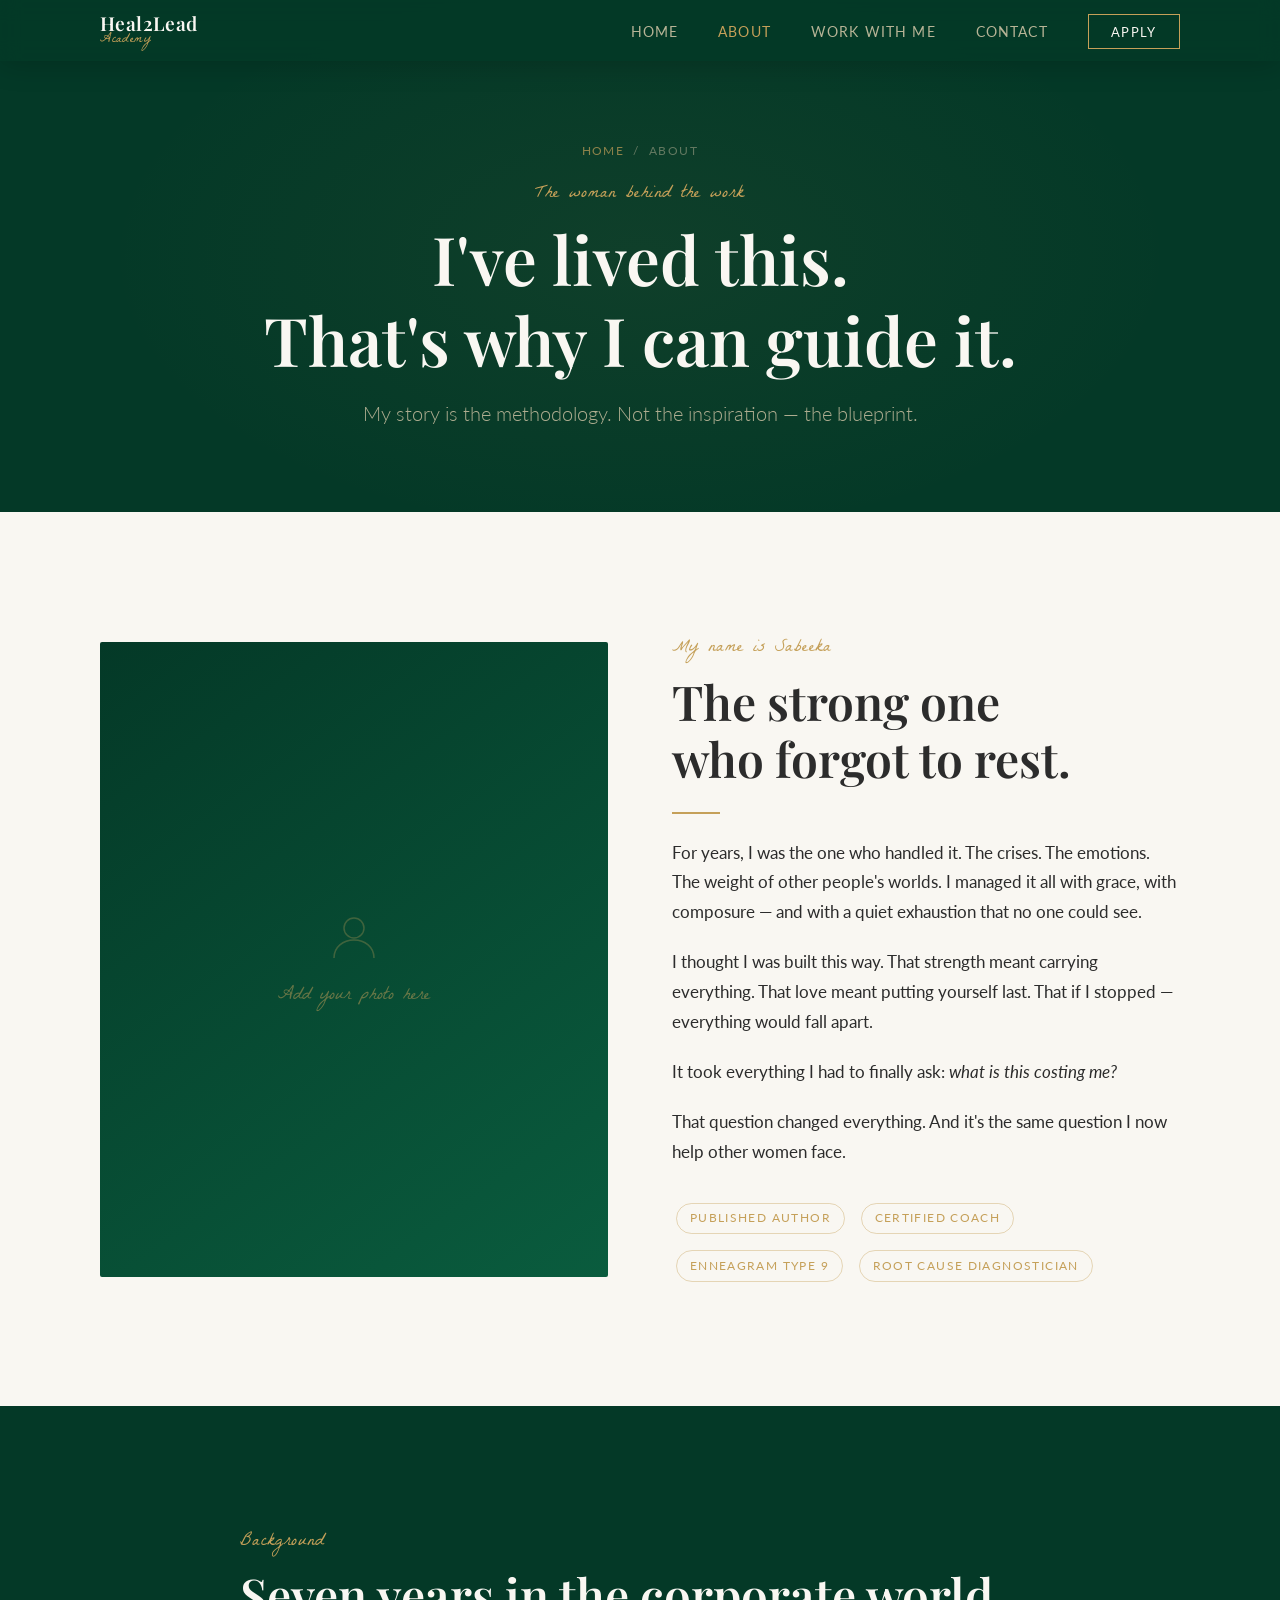
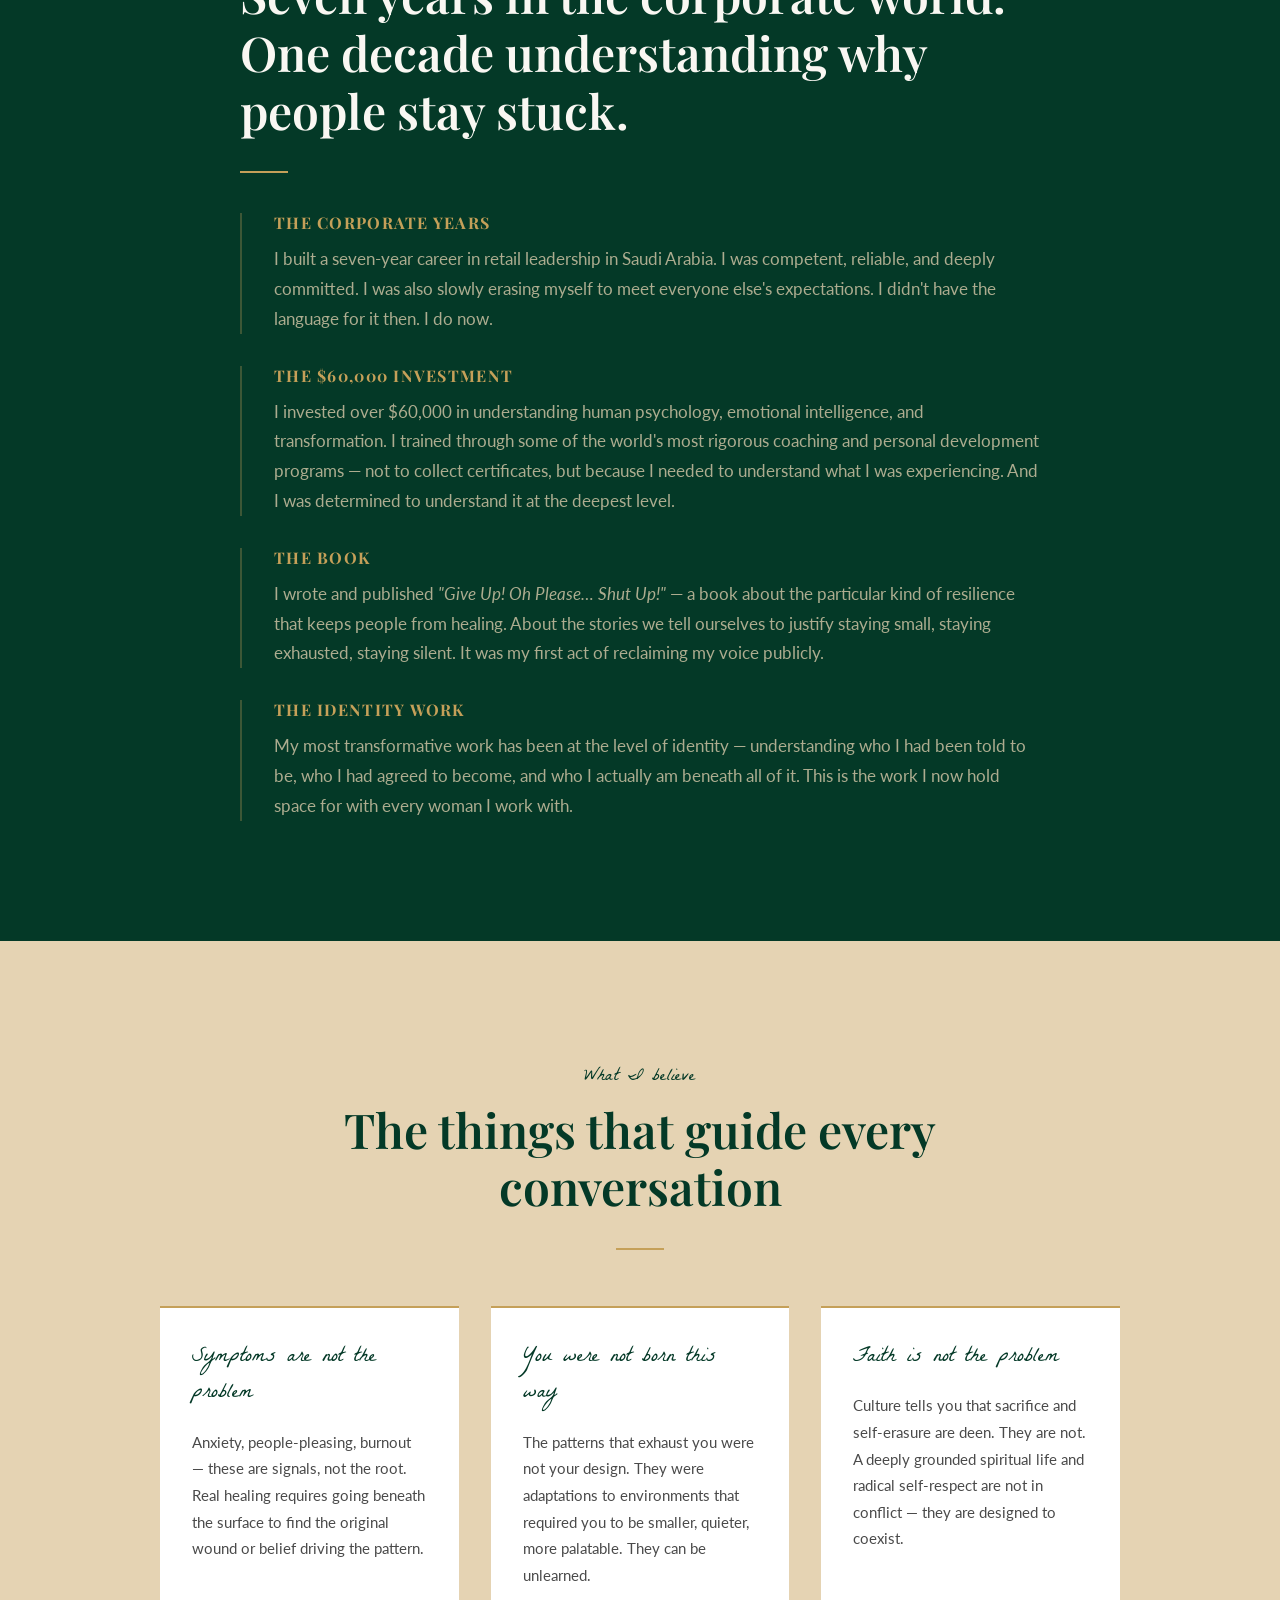
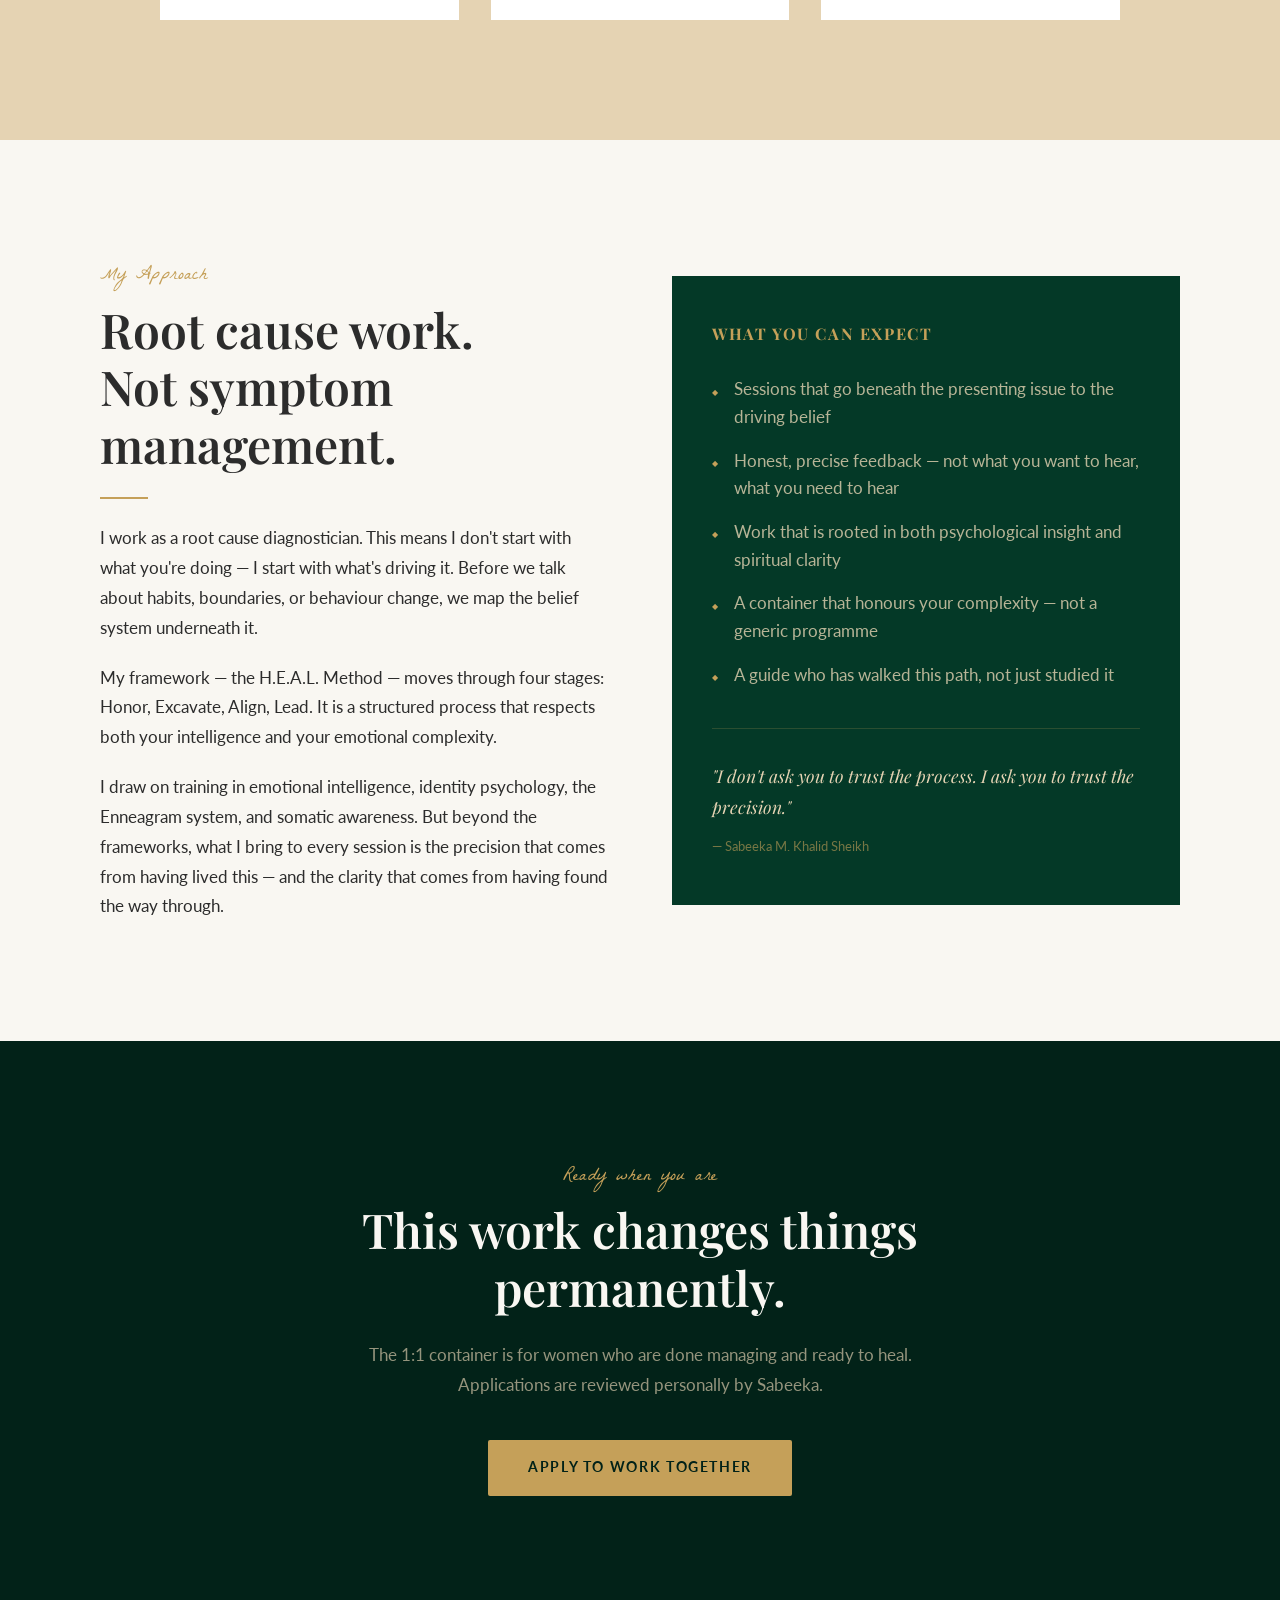
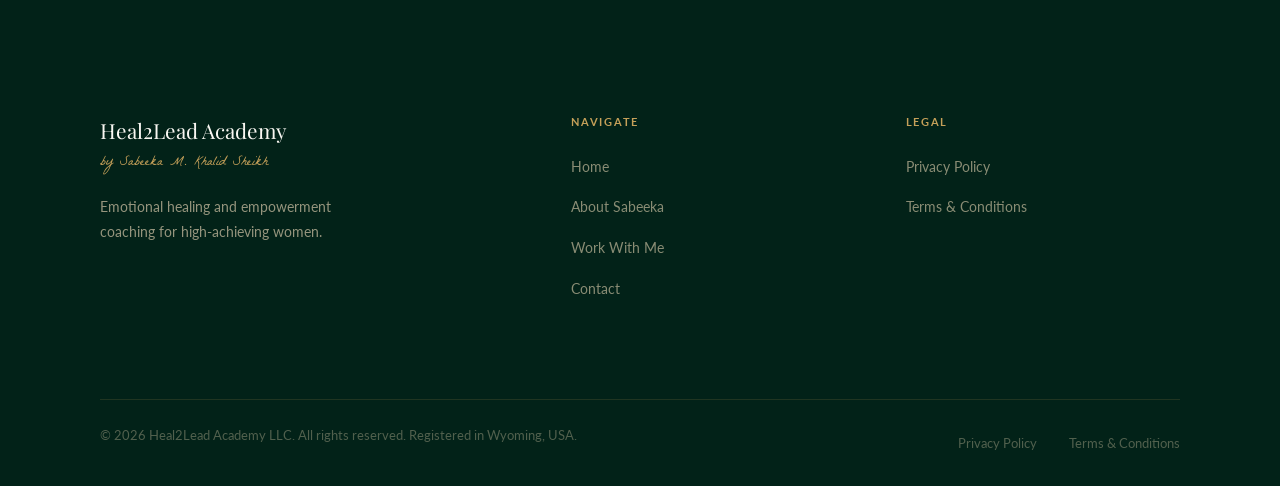
==== about.html @ 6beb3a50 "Initial commit - Heal2Lead Academy website" ====
<!DOCTYPE html>
<html lang="en">
<head>
  <meta charset="UTF-8">
  <meta name="viewport" content="width=device-width, initial-scale=1.0">
  <meta name="description" content="About Sabeeka M. Khalid Sheikh — published author, certified empowerment coach, and founder of Heal2Lead Academy. She's lived the Hidden Backbone Woman pattern. That's why she can guide it.">
  <meta name="author" content="Sabeeka M. Khalid Sheikh">
  <title>About Sabeeka — Heal2Lead Academy</title>
  <link rel="stylesheet" href="styles.css">
</head>
<body>

<!-- ══════════════════ NAV ══════════════════ -->
<nav class="nav scrolled" id="navbar">
  <div class="container">
    <div class="nav__inner">
      <a href="index.html" class="nav__logo">
        <span class="nav__logo-main">Heal2Lead</span>
        <span class="nav__logo-sub">Academy</span>
      </a>
      <ul class="nav__links" id="navLinks">
        <li><a href="index.html">Home</a></li>
        <li><a href="about.html" class="active">About</a></li>
        <li><a href="work-with-me.html">Work With Me</a></li>
        <li><a href="contact.html">Contact</a></li>
        <li><a href="work-with-me.html#apply" class="nav__cta">Apply</a></li>
      </ul>
      <div class="nav__mobile-toggle" id="mobileToggle"><span></span><span></span><span></span></div>
    </div>
  </div>
</nav>

<!-- ══════════════════ PAGE HERO ══════════════════ -->
<section class="page-hero">
  <div class="container">
    <div class="page-hero__content">
      <p class="breadcrumb"><a href="index.html">Home</a> &nbsp;/&nbsp; About</p>
      <span class="eyebrow">The woman behind the work</span>
      <h1>I've lived this.<br>That's why I can guide it.</h1>
      <p class="lead" style="margin-top: 1rem;">
        My story is the methodology. Not the inspiration — the blueprint.
      </p>
    </div>
  </div>
</section>

<!-- ══════════════════ INTRO ══════════════════ -->
<section class="section bg-ivory">
  <div class="container">
    <div class="grid-2">
      <div class="about-photo reveal">
        <div class="about-photo-placeholder" style="aspect-ratio: 4/5; min-height: 400px;">
          <svg width="60" height="60" viewBox="0 0 60 60" fill="none" style="opacity:0.3;">
            <circle cx="30" cy="22" r="10" stroke="#c5a059" stroke-width="1.5"/>
            <path d="M10 52c0-11 9-18 20-18s20 7 20 18" stroke="#c5a059" stroke-width="1.5" fill="none"/>
          </svg>
          <span>Add your photo here</span>
        </div>
      </div>
      <div class="reveal reveal-delay-2">
        <span class="eyebrow">My name is Sabeeka</span>
        <h2 style="margin-bottom: 1.5rem;">The strong one<br>who forgot to rest.</h2>
        <div class="divider"></div>
        <p style="margin-top: 1.5rem;">
          For years, I was the one who handled it. The crises. The emotions. The weight of other
          people's worlds. I managed it all with grace, with composure — and with a quiet exhaustion
          that no one could see.
        </p>
        <p>
          I thought I was built this way. That strength meant carrying everything. That love meant
          putting yourself last. That if I stopped — everything would fall apart.
        </p>
        <p>
          It took everything I had to finally ask: <em>what is this costing me?</em>
        </p>
        <p>
          That question changed everything. And it's the same question I now help other women face.
        </p>
        <div style="margin-top: 2rem; display: flex; flex-wrap: wrap; gap: 0.5rem;">
          <span class="tag">Published Author</span>
          <span class="tag">Certified Coach</span>
          <span class="tag">Enneagram Type 9</span>
          <span class="tag">Root Cause Diagnostician</span>
        </div>
      </div>
    </div>
  </div>
</section>

<!-- ══════════════════ BACKGROUND ══════════════════ -->
<section class="section bg-green">
  <div class="container">
    <div style="max-width: 800px; margin: 0 auto;">
      <span class="eyebrow reveal">Background</span>
      <h2 style="color: var(--ivory); margin-bottom: 2rem;" class="reveal reveal-delay-1">
        Seven years in the corporate world.<br>One decade understanding why people stay stuck.
      </h2>
      <div class="divider reveal reveal-delay-2"></div>
      <div style="margin-top: 2.5rem; display: grid; gap: 2rem;">

        <div class="reveal" style="border-left: 2px solid rgba(197,160,89,0.3); padding-left: 2rem;">
          <h3 style="color: var(--gold); font-size: 1rem; font-weight: 700; letter-spacing: 0.08em; text-transform: uppercase; margin-bottom: 0.75rem;">The Corporate Years</h3>
          <p style="color: rgba(229,211,179,0.75); margin-bottom: 0;">
            I built a seven-year career in retail leadership in Saudi Arabia. I was competent, reliable,
            and deeply committed. I was also slowly erasing myself to meet everyone else's expectations.
            I didn't have the language for it then. I do now.
          </p>
        </div>

        <div class="reveal reveal-delay-1" style="border-left: 2px solid rgba(197,160,89,0.3); padding-left: 2rem;">
          <h3 style="color: var(--gold); font-size: 1rem; font-weight: 700; letter-spacing: 0.08em; text-transform: uppercase; margin-bottom: 0.75rem;">The $60,000 Investment</h3>
          <p style="color: rgba(229,211,179,0.75); margin-bottom: 0;">
            I invested over $60,000 in understanding human psychology, emotional intelligence, and
            transformation. I trained through some of the world's most rigorous coaching and personal
            development programs — not to collect certificates, but because I needed to understand
            what I was experiencing. And I was determined to understand it at the deepest level.
          </p>
        </div>

        <div class="reveal reveal-delay-2" style="border-left: 2px solid rgba(197,160,89,0.3); padding-left: 2rem;">
          <h3 style="color: var(--gold); font-size: 1rem; font-weight: 700; letter-spacing: 0.08em; text-transform: uppercase; margin-bottom: 0.75rem;">The Book</h3>
          <p style="color: rgba(229,211,179,0.75); margin-bottom: 0;">
            I wrote and published <em>"Give Up! Oh Please… Shut Up!"</em> — a book about the
            particular kind of resilience that keeps people from healing. About the stories we tell
            ourselves to justify staying small, staying exhausted, staying silent. It was my first
            act of reclaiming my voice publicly.
          </p>
        </div>

        <div class="reveal reveal-delay-3" style="border-left: 2px solid rgba(197,160,89,0.3); padding-left: 2rem;">
          <h3 style="color: var(--gold); font-size: 1rem; font-weight: 700; letter-spacing: 0.08em; text-transform: uppercase; margin-bottom: 0.75rem;">The Identity Work</h3>
          <p style="color: rgba(229,211,179,0.75); margin-bottom: 0;">
            My most transformative work has been at the level of identity — understanding who I had
            been told to be, who I had agreed to become, and who I actually am beneath all of it.
            This is the work I now hold space for with every woman I work with.
          </p>
        </div>
      </div>
    </div>
  </div>
</section>

<!-- ══════════════════ BELIEFS ══════════════════ -->
<section class="section bg-cream">
  <div class="container">
    <div style="max-width: 780px; margin: 0 auto; text-align: center;">
      <span class="eyebrow reveal" style="color: var(--green);">What I believe</span>
      <h2 class="reveal reveal-delay-1" style="color: var(--green); margin-bottom: 2rem;">
        The things that guide every conversation
      </h2>
      <div class="divider divider--center reveal reveal-delay-2"></div>
    </div>
    <div class="grid-3" style="margin-top: 3.5rem; max-width: 960px; margin-left: auto; margin-right: auto;">
      <div class="reveal" style="padding: 2rem; background: var(--white); border-top: 2px solid var(--gold);">
        <div style="font-family: var(--font-accent); font-size: 1.3rem; color: var(--green); margin-bottom: 1rem;">Symptoms are not the problem</div>
        <p style="color: var(--charcoal-mid); font-size: 0.95rem; margin: 0;">
          Anxiety, people-pleasing, burnout — these are signals, not the root. Real healing requires
          going beneath the surface to find the original wound or belief driving the pattern.
        </p>
      </div>
      <div class="reveal reveal-delay-1" style="padding: 2rem; background: var(--white); border-top: 2px solid var(--gold);">
        <div style="font-family: var(--font-accent); font-size: 1.3rem; color: var(--green); margin-bottom: 1rem;">You were not born this way</div>
        <p style="color: var(--charcoal-mid); font-size: 0.95rem; margin: 0;">
          The patterns that exhaust you were not your design. They were adaptations to environments
          that required you to be smaller, quieter, more palatable. They can be unlearned.
        </p>
      </div>
      <div class="reveal reveal-delay-2" style="padding: 2rem; background: var(--white); border-top: 2px solid var(--gold);">
        <div style="font-family: var(--font-accent); font-size: 1.3rem; color: var(--green); margin-bottom: 1rem;">Faith is not the problem</div>
        <p style="color: var(--charcoal-mid); font-size: 0.95rem; margin: 0;">
          Culture tells you that sacrifice and self-erasure are deen. They are not. A deeply
          grounded spiritual life and radical self-respect are not in conflict — they are designed
          to coexist.
        </p>
      </div>
    </div>
  </div>
</section>

<!-- ══════════════════ MY APPROACH ══════════════════ -->
<section class="section bg-ivory">
  <div class="container">
    <div class="grid-2">
      <div class="reveal">
        <span class="eyebrow">My Approach</span>
        <h2 style="margin-bottom: 1.5rem;">Root cause work.<br>Not symptom management.</h2>
        <div class="divider"></div>
        <p style="margin-top: 1.5rem;">
          I work as a root cause diagnostician. This means I don't start with what you're doing
          — I start with what's driving it. Before we talk about habits, boundaries, or behaviour
          change, we map the belief system underneath it.
        </p>
        <p>
          My framework — the H.E.A.L. Method — moves through four stages: Honor, Excavate, Align,
          Lead. It is a structured process that respects both your intelligence and your emotional
          complexity.
        </p>
        <p>
          I draw on training in emotional intelligence, identity psychology, the Enneagram system,
          and somatic awareness. But beyond the frameworks, what I bring to every session is the
          precision that comes from having lived this — and the clarity that comes from having
          found the way through.
        </p>
      </div>
      <div class="reveal reveal-delay-2">
        <div style="background: var(--green); padding: 3rem 2.5rem; height: 100%;">
          <h3 style="color: var(--gold); font-size: 1rem; font-weight: 700; letter-spacing: 0.1em; text-transform: uppercase; margin-bottom: 2rem;">What you can expect</h3>
          <ul class="feature-list">
            <li style="color: rgba(229,211,179,0.8);">Sessions that go beneath the presenting issue to the driving belief</li>
            <li style="color: rgba(229,211,179,0.8);">Honest, precise feedback — not what you want to hear, what you need to hear</li>
            <li style="color: rgba(229,211,179,0.8);">Work that is rooted in both psychological insight and spiritual clarity</li>
            <li style="color: rgba(229,211,179,0.8);">A container that honours your complexity — not a generic programme</li>
            <li style="color: rgba(229,211,179,0.8);">A guide who has walked this path, not just studied it</li>
          </ul>
          <div style="margin-top: 2.5rem; padding-top: 2rem; border-top: 1px solid rgba(197,160,89,0.2);">
            <p style="font-family: var(--font-display); font-style: italic; color: var(--cream); font-size: 1.1rem; margin: 0;">
              "I don't ask you to trust the process. I ask you to trust the precision."
            </p>
            <p style="color: rgba(197,160,89,0.6); font-size: 0.8rem; margin-top: 0.75rem; margin-bottom: 0;">— Sabeeka M. Khalid Sheikh</p>
          </div>
        </div>
      </div>
    </div>
  </div>
</section>

<!-- ══════════════════ CTA ══════════════════ -->
<section class="section bg-green-deep" style="text-align: center;">
  <div class="container">
    <div style="max-width: 580px; margin: 0 auto;">
      <span class="eyebrow reveal">Ready when you are</span>
      <h2 style="color: var(--ivory); margin-bottom: 1.5rem;" class="reveal reveal-delay-1">
        This work changes things permanently.
      </h2>
      <p class="reveal reveal-delay-2" style="color: rgba(229,211,179,0.65); margin-bottom: 2.5rem;">
        The 1:1 container is for women who are done managing and ready to heal.
        Applications are reviewed personally by Sabeeka.
      </p>
      <div class="reveal reveal-delay-3">
        <a href="work-with-me.html#apply" class="btn btn--gold">Apply to Work Together</a>
      </div>
    </div>
  </div>
</section>

<!-- ══════════════════ FOOTER ══════════════════ -->
<footer>
  <div class="container">
    <div class="footer__grid">
      <div>
        <span class="footer__brand-name">Heal2Lead Academy</span>
        <span class="footer__brand-sub">by Sabeeka M. Khalid Sheikh</span>
        <p class="footer__tagline">Emotional healing and empowerment coaching for high-achieving women.</p>
      </div>
      <div>
        <div class="footer__heading">Navigate</div>
        <ul class="footer__links">
          <li><a href="index.html">Home</a></li>
          <li><a href="about.html">About Sabeeka</a></li>
          <li><a href="work-with-me.html">Work With Me</a></li>
          <li><a href="contact.html">Contact</a></li>
        </ul>
      </div>
      <div>
        <div class="footer__heading">Legal</div>
        <ul class="footer__links">
          <li><a href="privacy-policy.html">Privacy Policy</a></li>
          <li><a href="terms.html">Terms &amp; Conditions</a></li>
        </ul>
      </div>
    </div>
    <div class="footer__bottom">
      <p class="footer__legal">© 2026 Heal2Lead Academy LLC. All rights reserved. Registered in Wyoming, USA.</p>
      <div class="footer__legal-links">
        <a href="privacy-policy.html">Privacy Policy</a>
        <a href="terms.html">Terms &amp; Conditions</a>
      </div>
    </div>
  </div>
</footer>

<script>
  const toggle = document.getElementById('mobileToggle');
  const navLinks = document.getElementById('navLinks');
  toggle.addEventListener('click', () => navLinks.classList.toggle('open'));

  const reveals = document.querySelectorAll('.reveal');
  const observer = new IntersectionObserver((entries) => {
    entries.forEach(e => { if (e.isIntersecting) e.target.classList.add('visible'); });
  }, { threshold: 0.12 });
  reveals.forEach(r => observer.observe(r));
</script>
</body>
</html>
---- styles.css ----
@import url('https://fonts.googleapis.com/css2?family=Playfair+Display:ital,wght@0,400;0,500;0,600;0,700;1,400;1,500&family=Lato:wght@300;400;700&family=La+Belle+Aurore&display=swap');

/* ═══════════════════════════════════════════
   DESIGN TOKENS
═══════════════════════════════════════════ */
:root {
  --green:        #043927;
  --green-deep:   #022218;
  --green-mid:    #0a5c3e;
  --gold:         #c5a059;
  --gold-light:   #d4b87a;
  --cream:        #e5d3b3;
  --rose:         #a87b7b;
  --ivory:        #f9f7f2;
  --charcoal:     #2c2c2c;
  --charcoal-mid: #4a4a4a;
  --charcoal-light:#7a7a7a;
  --white:        #ffffff;

  --font-display: 'Playfair Display', Georgia, serif;
  --font-body:    'Lato', sans-serif;
  --font-accent:  'La Belle Aurore', cursive;

  --max-w:  1200px;
  --pad-xl: clamp(80px, 10vw, 120px);
  --pad-lg: clamp(60px, 8vw, 96px);
  --pad-md: clamp(40px, 5vw, 64px);
  --pad-sm: clamp(20px, 3vw, 32px);

  --radius: 2px;
  --transition: all 0.35s cubic-bezier(0.4, 0, 0.2, 1);
}

/* ═══════════════════════════════════════════
   RESET & BASE
═══════════════════════════════════════════ */
*, *::before, *::after { margin: 0; padding: 0; box-sizing: border-box; }

html { scroll-behavior: smooth; }

body {
  font-family: var(--font-body);
  font-size: 17px;
  line-height: 1.75;
  color: var(--charcoal);
  background: var(--ivory);
  -webkit-font-smoothing: antialiased;
  overflow-x: hidden;
}

img { display: block; max-width: 100%; }
a { text-decoration: none; color: inherit; }

/* ═══════════════════════════════════════════
   TYPOGRAPHY
═══════════════════════════════════════════ */
.eyebrow {
  font-family: var(--font-accent);
  font-size: 1.15rem;
  color: var(--gold);
  letter-spacing: 0.02em;
  display: block;
  margin-bottom: 0.5rem;
}

h1, h2, h3, h4 {
  font-family: var(--font-display);
  line-height: 1.2;
  font-weight: 600;
}

h1 { font-size: clamp(2.4rem, 5.5vw, 4.2rem); }
h2 { font-size: clamp(1.9rem, 3.8vw, 3rem); }
h3 { font-size: clamp(1.3rem, 2.5vw, 1.75rem); }
h4 { font-size: 1.1rem; font-weight: 700; letter-spacing: 0.08em; text-transform: uppercase; }

p { margin-bottom: 1.2em; }
p:last-child { margin-bottom: 0; }

.lead {
  font-size: clamp(1.05rem, 1.8vw, 1.25rem);
  font-weight: 300;
  line-height: 1.85;
  color: var(--charcoal-mid);
}

.italic-quote {
  font-family: var(--font-display);
  font-style: italic;
  font-size: clamp(1.15rem, 2.2vw, 1.5rem);
  line-height: 1.6;
  color: var(--charcoal);
}

/* ═══════════════════════════════════════════
   LAYOUT UTILITIES
═══════════════════════════════════════════ */
.container {
  max-width: var(--max-w);
  margin: 0 auto;
  padding: 0 clamp(20px, 5vw, 60px);
}

.section { padding: var(--pad-xl) 0; }
.section--md { padding: var(--pad-lg) 0; }
.section--sm { padding: var(--pad-md) 0; }

.text-center { text-align: center; }
.text-gold { color: var(--gold); }
.text-green { color: var(--green); }
.text-cream { color: var(--cream); }

.divider {
  width: 48px;
  height: 2px;
  background: var(--gold);
  margin: 1.5rem 0;
}
.divider--center { margin: 1.5rem auto; }

.grid-2 { display: grid; grid-template-columns: 1fr 1fr; gap: clamp(40px, 5vw, 80px); align-items: center; }
.grid-3 { display: grid; grid-template-columns: repeat(3, 1fr); gap: 2rem; }
.grid-4 { display: grid; grid-template-columns: repeat(4, 1fr); gap: 2rem; }

/* ═══════════════════════════════════════════
   NAVIGATION
═══════════════════════════════════════════ */
.nav {
  position: fixed;
  top: 0;
  left: 0;
  right: 0;
  z-index: 100;
  padding: 1.25rem 0;
  transition: var(--transition);
}

.nav.scrolled {
  background: rgba(4, 57, 39, 0.97);
  backdrop-filter: blur(10px);
  padding: 0.9rem 0;
  box-shadow: 0 2px 30px rgba(0,0,0,0.2);
}

.nav__inner {
  display: flex;
  align-items: center;
  justify-content: space-between;
}

.nav__logo {
  display: flex;
  flex-direction: column;
  line-height: 1;
}

.nav__logo-main {
  font-family: var(--font-display);
  font-size: 1.2rem;
  font-weight: 600;
  color: var(--ivory);
  letter-spacing: 0.02em;
}

.nav__logo-sub {
  font-family: var(--font-accent);
  font-size: 0.8rem;
  color: var(--gold);
  letter-spacing: 0.05em;
}

.nav__links {
  display: flex;
  align-items: center;
  gap: 2.5rem;
  list-style: none;
}

.nav__links a {
  font-size: 0.9rem;
  font-weight: 400;
  letter-spacing: 0.08em;
  text-transform: uppercase;
  color: rgba(229, 211, 179, 0.8);
  transition: var(--transition);
}

.nav__links a:hover,
.nav__links a.active {
  color: var(--gold);
}

.nav__cta {
  font-size: 0.8rem !important;
  letter-spacing: 0.1em !important;
  color: var(--ivory) !important;
  border: 1px solid var(--gold);
  padding: 0.55rem 1.4rem;
  transition: var(--transition) !important;
}

.nav__cta:hover {
  background: var(--gold) !important;
  color: var(--green) !important;
}

.nav__mobile-toggle {
  display: none;
  flex-direction: column;
  gap: 5px;
  cursor: pointer;
  padding: 4px;
}

.nav__mobile-toggle span {
  display: block;
  width: 24px;
  height: 1.5px;
  background: var(--cream);
  transition: var(--transition);
}

/* ═══════════════════════════════════════════
   BUTTONS
═══════════════════════════════════════════ */
.btn {
  display: inline-block;
  font-family: var(--font-body);
  font-size: 0.85rem;
  font-weight: 700;
  letter-spacing: 0.12em;
  text-transform: uppercase;
  padding: 1rem 2.5rem;
  cursor: pointer;
  border: none;
  transition: var(--transition);
  border-radius: var(--radius);
}

.btn--gold {
  background: var(--gold);
  color: var(--green-deep);
}
.btn--gold:hover {
  background: var(--gold-light);
  transform: translateY(-2px);
  box-shadow: 0 8px 30px rgba(197, 160, 89, 0.35);
}

.btn--outline-gold {
  background: transparent;
  color: var(--gold);
  border: 1px solid var(--gold);
}
.btn--outline-gold:hover {
  background: var(--gold);
  color: var(--green-deep);
  transform: translateY(-2px);
}

.btn--outline-cream {
  background: transparent;
  color: var(--cream);
  border: 1px solid rgba(229, 211, 179, 0.5);
}
.btn--outline-cream:hover {
  background: rgba(229, 211, 179, 0.1);
  border-color: var(--cream);
}

.btn--green {
  background: var(--green);
  color: var(--ivory);
}
.btn--green:hover {
  background: var(--green-mid);
  transform: translateY(-2px);
  box-shadow: 0 8px 30px rgba(4, 57, 39, 0.3);
}

/* ═══════════════════════════════════════════
   HERO
═══════════════════════════════════════════ */
.hero {
  min-height: 100vh;
  background: var(--green-deep);
  display: flex;
  align-items: center;
  justify-content: center;
  text-align: center;
  position: relative;
  overflow: hidden;
  padding: 120px 0 80px;
}

.hero::before {
  content: '';
  position: absolute;
  inset: 0;
  background:
    radial-gradient(ellipse 70% 60% at 50% 40%, rgba(197, 160, 89, 0.07) 0%, transparent 70%),
    radial-gradient(ellipse 40% 50% at 80% 80%, rgba(10, 92, 62, 0.4) 0%, transparent 60%);
  pointer-events: none;
}

.hero::after {
  content: '';
  position: absolute;
  inset: 0;
  background-image: url("data:image/svg+xml,%3Csvg viewBox='0 0 256 256' xmlns='http://www.w3.org/2000/svg'%3E%3Cfilter id='noise'%3E%3CfeTurbulence type='fractalNoise' baseFrequency='0.9' numOctaves='4' stitchTiles='stitch'/%3E%3C/filter%3E%3Crect width='100%25' height='100%25' filter='url(%23noise)' opacity='1'/%3E%3C/svg%3E");
  opacity: 0.03;
  pointer-events: none;
}

.hero__content { position: relative; z-index: 1; }

.hero__eyebrow {
  font-family: var(--font-accent);
  font-size: 1.3rem;
  color: var(--gold);
  display: block;
  margin-bottom: 1.5rem;
  opacity: 0;
  animation: fadeUp 1s ease 0.3s forwards;
}

.hero h1 {
  color: var(--ivory);
  max-width: 800px;
  margin: 0 auto 1.5rem;
  opacity: 0;
  animation: fadeUp 1s ease 0.5s forwards;
}

.hero h1 em {
  font-style: italic;
  color: var(--gold);
}

.hero__sub {
  font-size: clamp(1rem, 1.8vw, 1.2rem);
  color: rgba(229, 211, 179, 0.75);
  max-width: 560px;
  margin: 0 auto 3rem;
  font-weight: 300;
  line-height: 1.8;
  opacity: 0;
  animation: fadeUp 1s ease 0.7s forwards;
}

.hero__actions {
  display: flex;
  gap: 1.2rem;
  justify-content: center;
  flex-wrap: wrap;
  opacity: 0;
  animation: fadeUp 1s ease 0.9s forwards;
}

.hero__scroll {
  position: absolute;
  bottom: 2.5rem;
  left: 50%;
  transform: translateX(-50%);
  display: flex;
  flex-direction: column;
  align-items: center;
  gap: 0.5rem;
  opacity: 0;
  animation: fadeIn 1s ease 1.5s forwards;
}

.hero__scroll span {
  font-size: 0.7rem;
  letter-spacing: 0.15em;
  text-transform: uppercase;
  color: rgba(229, 211, 179, 0.4);
}

.hero__scroll-line {
  width: 1px;
  height: 40px;
  background: linear-gradient(to bottom, rgba(197, 160, 89, 0.6), transparent);
  animation: scrollPulse 2s ease-in-out infinite;
}

/* Page hero (smaller, for inner pages) */
.page-hero {
  padding: 140px 0 80px;
  background: var(--green);
  text-align: center;
  position: relative;
  overflow: hidden;
}

.page-hero::before {
  content: '';
  position: absolute;
  inset: 0;
  background: radial-gradient(ellipse 60% 80% at 50% 50%, rgba(197, 160, 89, 0.06) 0%, transparent 70%);
}

.page-hero__content { position: relative; z-index: 1; }
.page-hero h1 { color: var(--ivory); margin-bottom: 1rem; }
.page-hero .lead { color: rgba(229, 211, 179, 0.75); max-width: 560px; margin: 0 auto; }

/* ═══════════════════════════════════════════
   SECTION BACKGROUNDS
═══════════════════════════════════════════ */
.bg-ivory   { background: var(--ivory); }
.bg-green   { background: var(--green); }
.bg-green-deep { background: var(--green-deep); }
.bg-cream   { background: var(--cream); }
.bg-charcoal { background: var(--charcoal); }

/* ═══════════════════════════════════════════
   FEATURE LIST (checkmarks)
═══════════════════════════════════════════ */
.feature-list {
  list-style: none;
  display: flex;
  flex-direction: column;
  gap: 1rem;
}

.feature-list li {
  display: flex;
  align-items: flex-start;
  gap: 1rem;
  font-size: 1.05rem;
  line-height: 1.65;
}

.feature-list li::before {
  content: '◆';
  color: var(--gold);
  font-size: 0.5rem;
  margin-top: 0.65rem;
  flex-shrink: 0;
}

/* ═══════════════════════════════════════════
   HEAL PILLARS
═══════════════════════════════════════════ */
.pillar {
  padding: 2.5rem 2rem;
  border-top: 1px solid rgba(197, 160, 89, 0.3);
  position: relative;
}

.pillar__letter {
  font-family: var(--font-display);
  font-size: 4rem;
  font-weight: 700;
  color: rgba(197, 160, 89, 0.25);
  line-height: 1;
  margin-bottom: 0.75rem;
}

.pillar__title {
  font-family: var(--font-display);
  font-size: 1.3rem;
  font-weight: 600;
  color: var(--ivory);
  margin-bottom: 0.75rem;
}

.pillar__text {
  font-size: 0.95rem;
  color: rgba(229, 211, 179, 0.7);
  line-height: 1.7;
  margin-bottom: 0;
}

/* ═══════════════════════════════════════════
   TRANSFORMATION CARDS
═══════════════════════════════════════════ */
.transform-card {
  padding: 2.5rem 2rem;
  background: var(--white);
  border-left: 3px solid var(--gold);
  transition: var(--transition);
}

.transform-card:hover {
  transform: translateY(-4px);
  box-shadow: 0 12px 40px rgba(4, 57, 39, 0.1);
}

.transform-card h3 {
  color: var(--green);
  margin-bottom: 0.75rem;
  font-size: 1.2rem;
}

.transform-card p {
  font-size: 0.95rem;
  color: var(--charcoal-mid);
  margin-bottom: 0;
}

/* ═══════════════════════════════════════════
   QUOTE BLOCK
═══════════════════════════════════════════ */
.quote-block {
  position: relative;
  padding: 3rem 3.5rem;
  max-width: 760px;
  margin: 0 auto;
  text-align: center;
}

.quote-block::before,
.quote-block::after {
  content: '"';
  font-family: var(--font-display);
  font-size: 6rem;
  color: var(--gold);
  opacity: 0.2;
  position: absolute;
  line-height: 1;
}

.quote-block::before { top: 0; left: 1.5rem; }
.quote-block::after { content: '"'; bottom: -1.5rem; right: 1.5rem; }

/* ═══════════════════════════════════════════
   ABOUT TEASER
═══════════════════════════════════════════ */
.about-photo {
  width: 100%;
  aspect-ratio: 4/5;
  background: var(--green-mid);
  position: relative;
  overflow: hidden;
  border-radius: var(--radius);
}

.about-photo-placeholder {
  width: 100%;
  height: 100%;
  display: flex;
  align-items: center;
  justify-content: center;
  background: linear-gradient(145deg, var(--green) 0%, var(--green-mid) 100%);
  flex-direction: column;
  gap: 1rem;
  color: rgba(229, 211, 179, 0.4);
}

.about-photo-placeholder span {
  font-family: var(--font-accent);
  font-size: 1.1rem;
  color: rgba(197, 160, 89, 0.5);
}

/* ═══════════════════════════════════════════
   FORM STYLES
═══════════════════════════════════════════ */
.form-group {
  margin-bottom: 1.5rem;
}

.form-group label {
  display: block;
  font-size: 0.8rem;
  font-weight: 700;
  letter-spacing: 0.1em;
  text-transform: uppercase;
  color: var(--charcoal-mid);
  margin-bottom: 0.5rem;
}

.form-group input,
.form-group textarea,
.form-group select {
  width: 100%;
  padding: 0.9rem 1.2rem;
  background: var(--white);
  border: 1px solid var(--cream);
  border-radius: var(--radius);
  font-family: var(--font-body);
  font-size: 0.95rem;
  color: var(--charcoal);
  transition: var(--transition);
  outline: none;
}

.form-group input:focus,
.form-group textarea:focus,
.form-group select:focus {
  border-color: var(--gold);
  box-shadow: 0 0 0 3px rgba(197, 160, 89, 0.1);
}

.form-group textarea { resize: vertical; min-height: 140px; }

/* ═══════════════════════════════════════════
   FOOTER
═══════════════════════════════════════════ */
footer {
  background: var(--green-deep);
  color: rgba(229, 211, 179, 0.65);
  padding: var(--pad-lg) 0 0;
}

.footer__grid {
  display: grid;
  grid-template-columns: 1.5fr 1fr 1fr;
  gap: clamp(30px, 5vw, 60px);
  padding-bottom: var(--pad-lg);
  border-bottom: 1px solid rgba(197, 160, 89, 0.15);
}

.footer__brand-name {
  font-family: var(--font-display);
  font-size: 1.3rem;
  color: var(--ivory);
  display: block;
  margin-bottom: 0.25rem;
}

.footer__brand-sub {
  font-family: var(--font-accent);
  font-size: 0.85rem;
  color: var(--gold);
  display: block;
  margin-bottom: 1.2rem;
}

.footer__tagline {
  font-size: 0.9rem;
  line-height: 1.7;
  max-width: 260px;
}

.footer__heading {
  font-size: 0.7rem;
  font-weight: 700;
  letter-spacing: 0.15em;
  text-transform: uppercase;
  color: var(--gold);
  margin-bottom: 1.2rem;
}

.footer__links {
  list-style: none;
  display: flex;
  flex-direction: column;
  gap: 0.7rem;
}

.footer__links a {
  font-size: 0.9rem;
  color: rgba(229, 211, 179, 0.6);
  transition: var(--transition);
}

.footer__links a:hover { color: var(--gold); }

.footer__bottom {
  padding: 1.5rem 0;
  display: flex;
  align-items: center;
  justify-content: space-between;
  flex-wrap: wrap;
  gap: 1rem;
}

.footer__legal {
  font-size: 0.8rem;
  color: rgba(229, 211, 179, 0.35);
}

.footer__legal-links {
  display: flex;
  gap: 2rem;
}

.footer__legal-links a {
  font-size: 0.8rem;
  color: rgba(229, 211, 179, 0.35);
  transition: var(--transition);
}

.footer__legal-links a:hover { color: var(--gold); }

/* ═══════════════════════════════════════════
   LEGAL PAGES
═══════════════════════════════════════════ */
.legal-content {
  max-width: 780px;
  margin: 0 auto;
}

.legal-content h2 {
  font-size: 1.5rem;
  color: var(--green);
  margin: 2.5rem 0 1rem;
  padding-top: 2rem;
  border-top: 1px solid var(--cream);
}

.legal-content h2:first-child {
  border-top: none;
  margin-top: 0;
  padding-top: 0;
}

.legal-content ul {
  padding-left: 1.5rem;
  margin-bottom: 1.2em;
}

.legal-content ul li { margin-bottom: 0.5rem; }

/* ═══════════════════════════════════════════
   ANIMATIONS
═══════════════════════════════════════════ */
@keyframes fadeUp {
  from { opacity: 0; transform: translateY(24px); }
  to   { opacity: 1; transform: translateY(0); }
}

@keyframes fadeIn {
  from { opacity: 0; }
  to   { opacity: 1; }
}

@keyframes scrollPulse {
  0%, 100% { opacity: 0.6; transform: scaleY(1); }
  50%       { opacity: 1;   transform: scaleY(1.1); }
}

.reveal {
  opacity: 0;
  transform: translateY(28px);
  transition: opacity 0.7s ease, transform 0.7s ease;
}
.reveal.visible {
  opacity: 1;
  transform: translateY(0);
}
.reveal-delay-1 { transition-delay: 0.1s; }
.reveal-delay-2 { transition-delay: 0.2s; }
.reveal-delay-3 { transition-delay: 0.3s; }
.reveal-delay-4 { transition-delay: 0.4s; }

/* ═══════════════════════════════════════════
   BREADCRUMB / PAGE LABEL
═══════════════════════════════════════════ */
.breadcrumb {
  font-size: 0.78rem;
  letter-spacing: 0.12em;
  text-transform: uppercase;
  color: rgba(229, 211, 179, 0.4);
  margin-bottom: 1rem;
}

.breadcrumb a {
  color: rgba(197, 160, 89, 0.7);
  transition: var(--transition);
}
.breadcrumb a:hover { color: var(--gold); }

/* ═══════════════════════════════════════════
   MISC COMPONENTS
═══════════════════════════════════════════ */
.gold-line {
  width: 100%;
  height: 1px;
  background: linear-gradient(to right, transparent, var(--gold), transparent);
  margin: var(--pad-sm) 0;
}

.stat-block {
  text-align: center;
  padding: 2rem;
}

.stat-block__number {
  font-family: var(--font-display);
  font-size: 3rem;
  color: var(--gold);
  line-height: 1;
  margin-bottom: 0.5rem;
}

.stat-block__label {
  font-size: 0.85rem;
  letter-spacing: 0.1em;
  text-transform: uppercase;
  color: rgba(229, 211, 179, 0.6);
}

.tag {
  display: inline-block;
  font-size: 0.72rem;
  letter-spacing: 0.12em;
  text-transform: uppercase;
  color: var(--gold);
  border: 1px solid rgba(197, 160, 89, 0.4);
  padding: 0.3rem 0.8rem;
  border-radius: 20px;
  margin: 0.25rem;
}

/* ═══════════════════════════════════════════
   RESPONSIVE
═══════════════════════════════════════════ */
@media (max-width: 900px) {
  .grid-2  { grid-template-columns: 1fr; }
  .grid-3  { grid-template-columns: 1fr 1fr; }
  .grid-4  { grid-template-columns: 1fr 1fr; }
  .footer__grid { grid-template-columns: 1fr 1fr; }
}

@media (max-width: 640px) {
  .grid-3  { grid-template-columns: 1fr; }
  .grid-4  { grid-template-columns: 1fr; }
  .footer__grid { grid-template-columns: 1fr; }

  .nav__links { display: none; }
  .nav__links.open {
    display: flex;
    flex-direction: column;
    position: fixed;
    inset: 0;
    background: var(--green-deep);
    align-items: center;
    justify-content: center;
    gap: 2.5rem;
    z-index: 99;
  }
  .nav__links.open a {
    font-size: 1.2rem;
  }
  .nav__mobile-toggle { display: flex; z-index: 101; }

  .footer__bottom { flex-direction: column; text-align: center; }
  .footer__legal-links { justify-content: center; }

  .quote-block { padding: 2rem 1.5rem; }

  .hero__actions { flex-direction: column; align-items: center; }
}
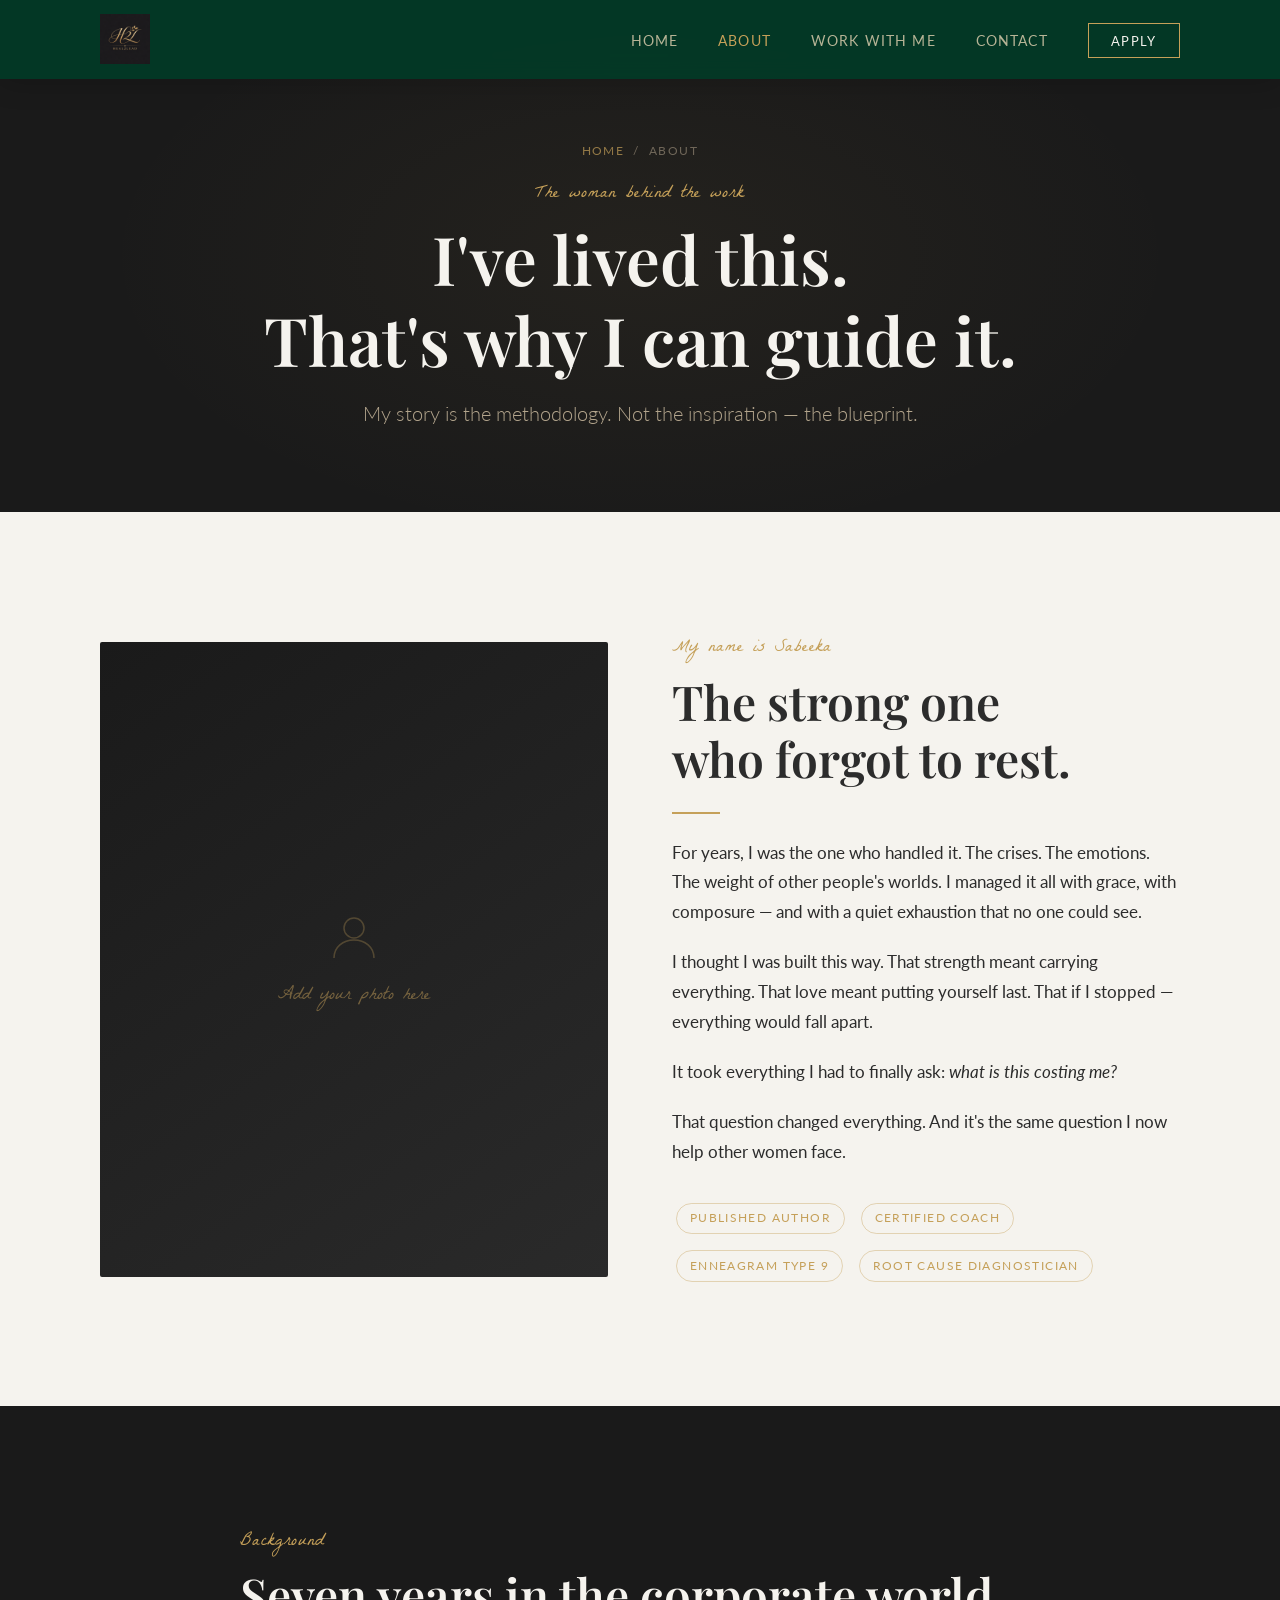
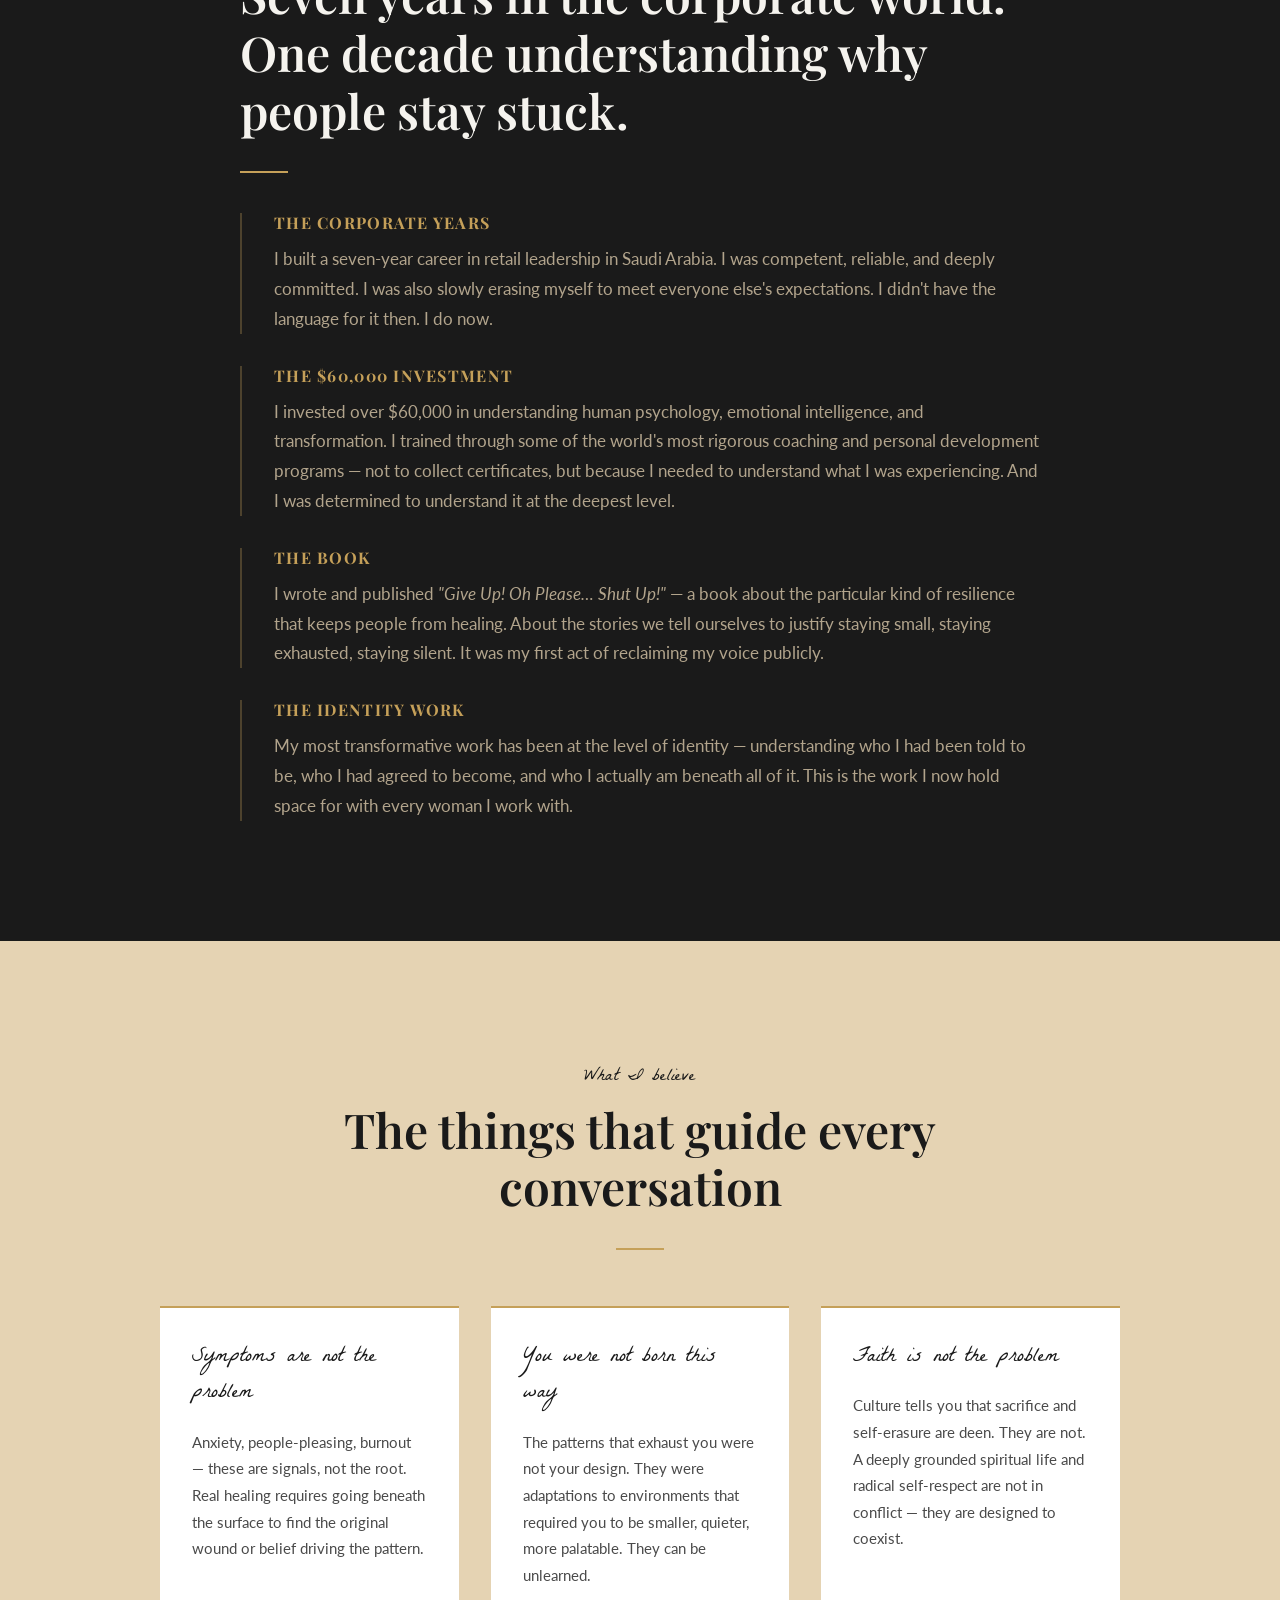
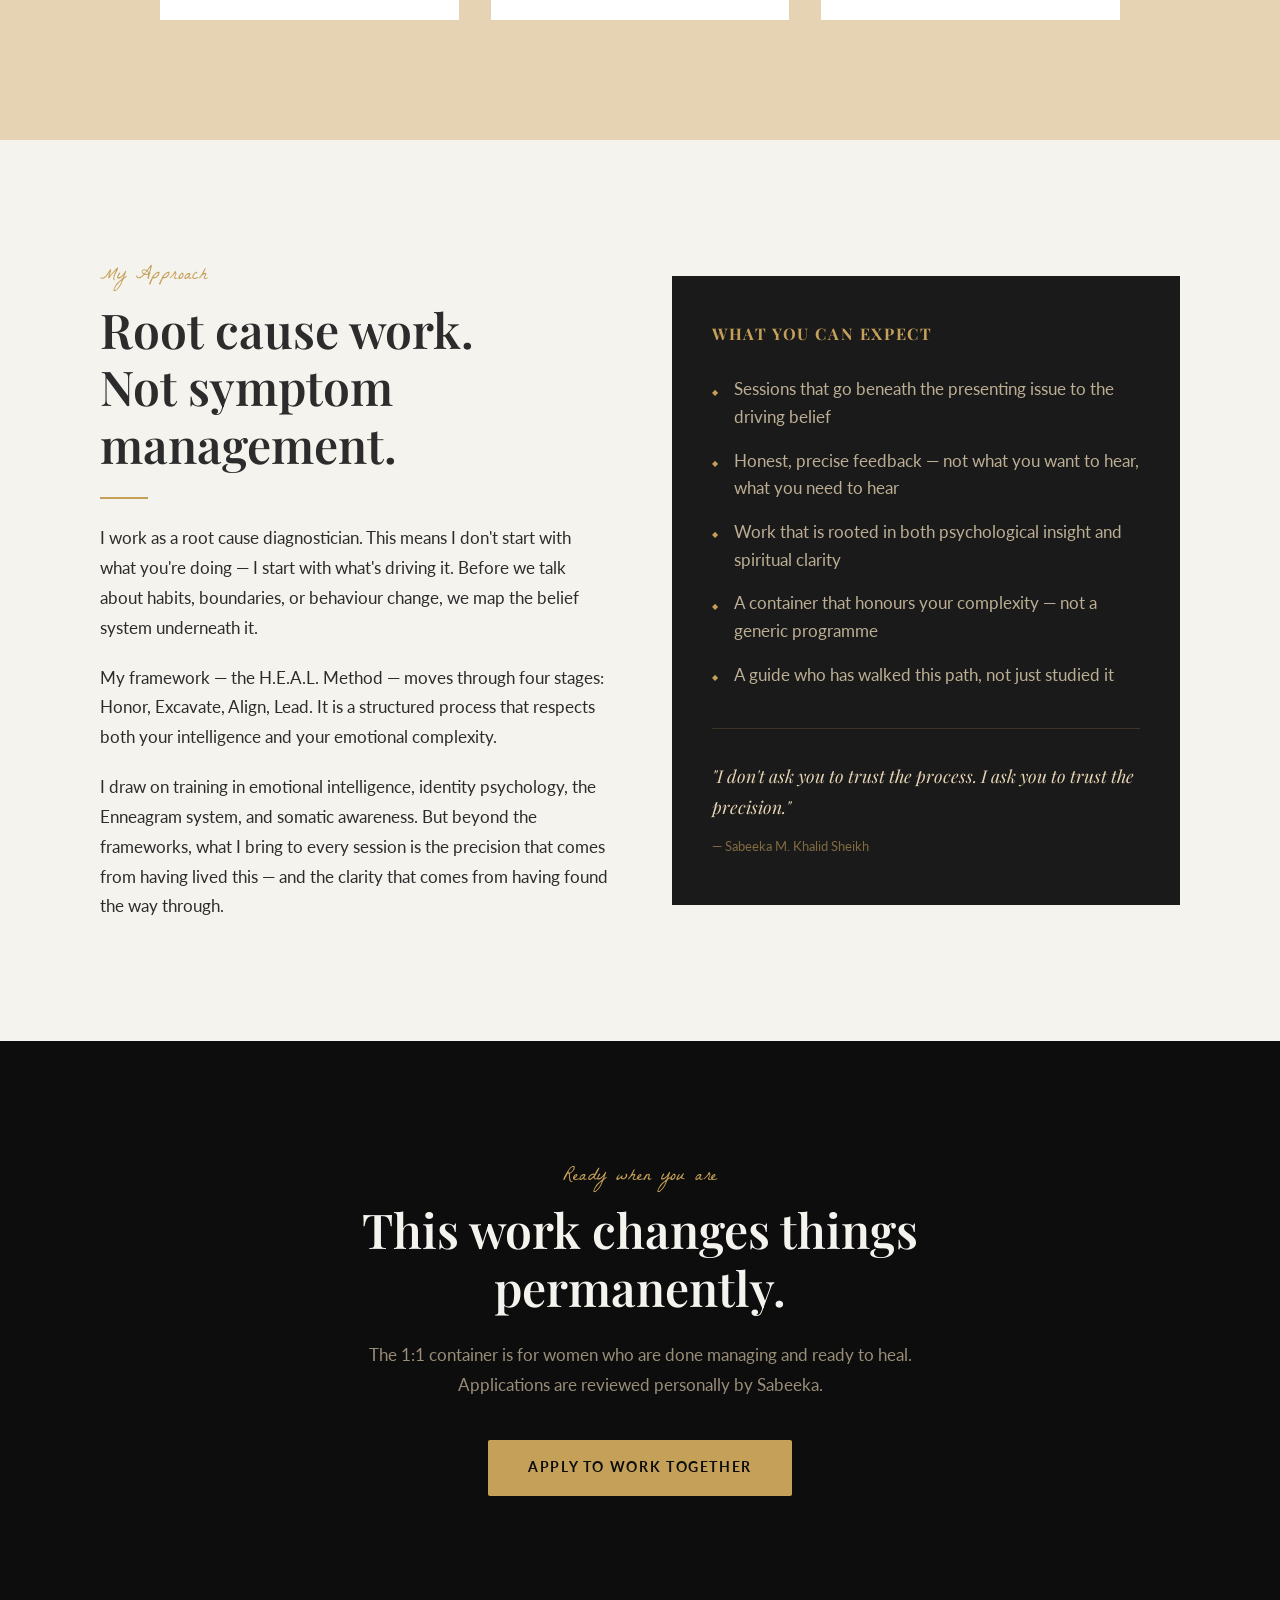
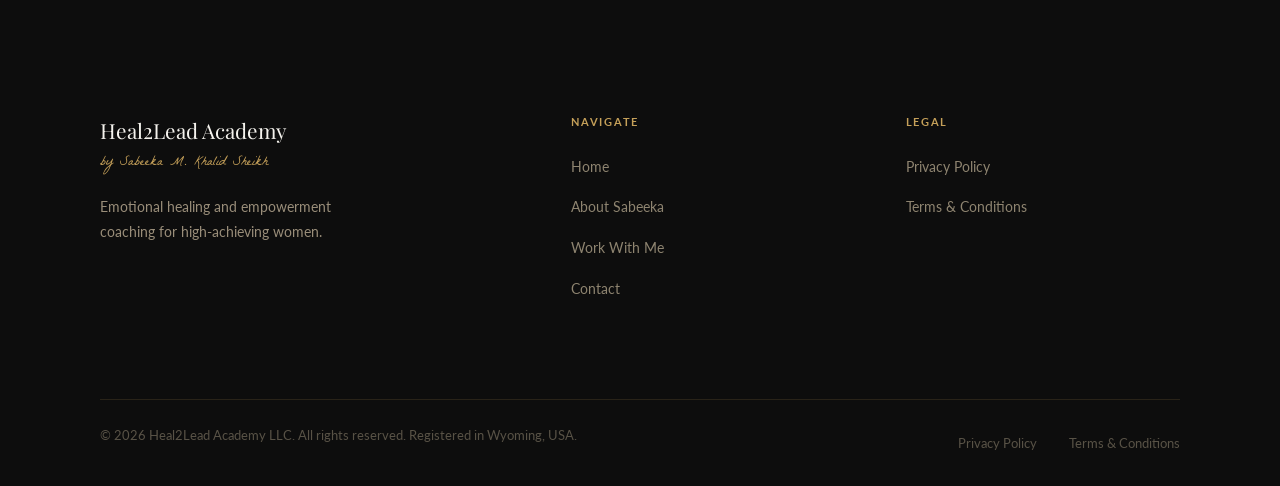
==== commit 84b8aa7d: "Add company logo to navigation" ====
--- a/about.html
+++ b/about.html
@@ -15,8 +15,7 @@
   <div class="container">
     <div class="nav__inner">
       <a href="index.html" class="nav__logo">
-        <span class="nav__logo-main">Heal2Lead</span>
-        <span class="nav__logo-sub">Academy</span>
+        <img src="logo.png" alt="Heal2Lead Academy" class="nav__logo-img">
       </a>
       <ul class="nav__links" id="navLinks">
         <li><a href="index.html">Home</a></li>
--- a/styles.css
+++ b/styles.css
@@ -4,14 +4,14 @@
    DESIGN TOKENS
 ═══════════════════════════════════════════ */
 :root {
-  --green:        #043927;
-  --green-deep:   #022218;
-  --green-mid:    #0a5c3e;
+  --green:        #1A1A1A;
+  --green-deep:   #0D0D0D;
+  --green-mid:    #2A2A2A;
   --gold:         #c5a059;
   --gold-light:   #d4b87a;
   --cream:        #e5d3b3;
   --rose:         #a87b7b;
-  --ivory:        #f9f7f2;
+  --ivory:        #F5F3EE;
   --charcoal:     #2c2c2c;
   --charcoal-mid: #4a4a4a;
   --charcoal-light:#7a7a7a;
@@ -150,8 +150,13 @@
 
 .nav__logo {
   display: flex;
-  flex-direction: column;
+  align-items: center;
   line-height: 1;
+}
+
+.nav__logo-img {
+  height: 50px;
+  width: auto;
 }
 
 .nav__logo-main {
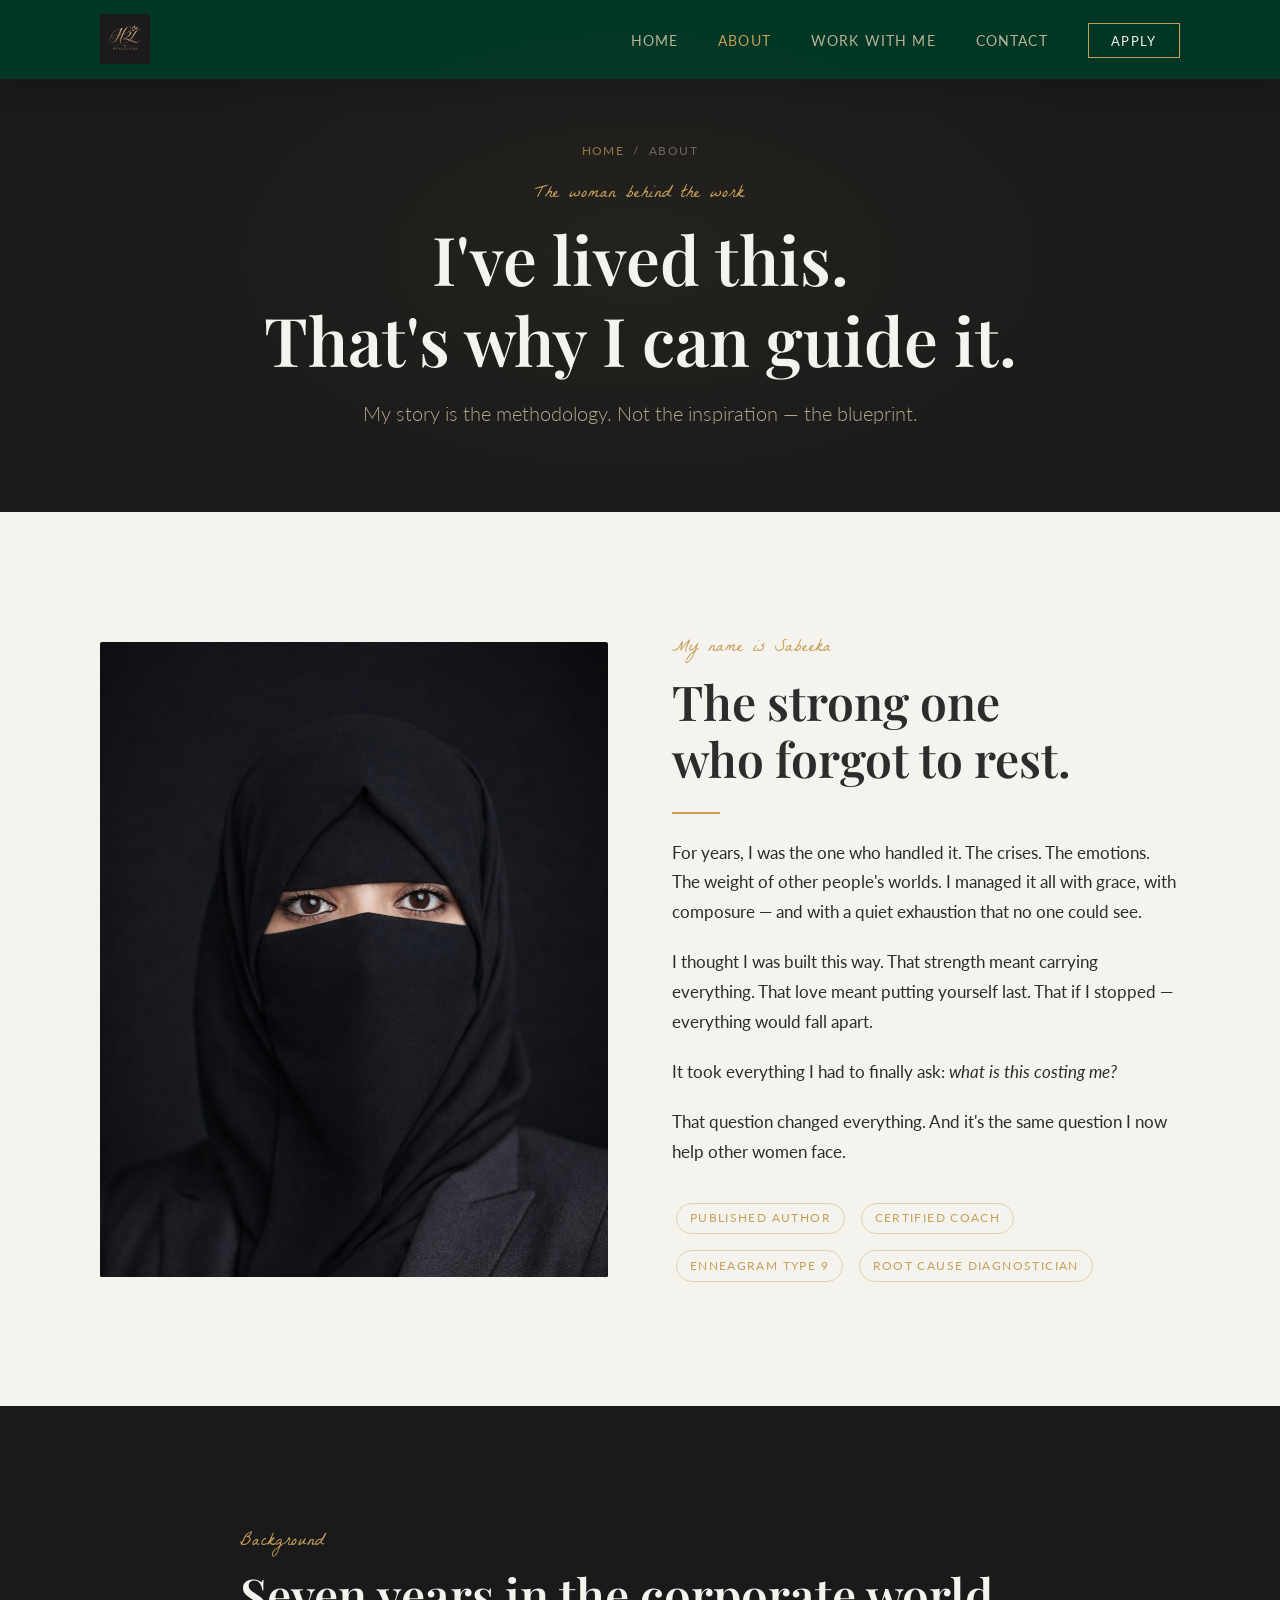
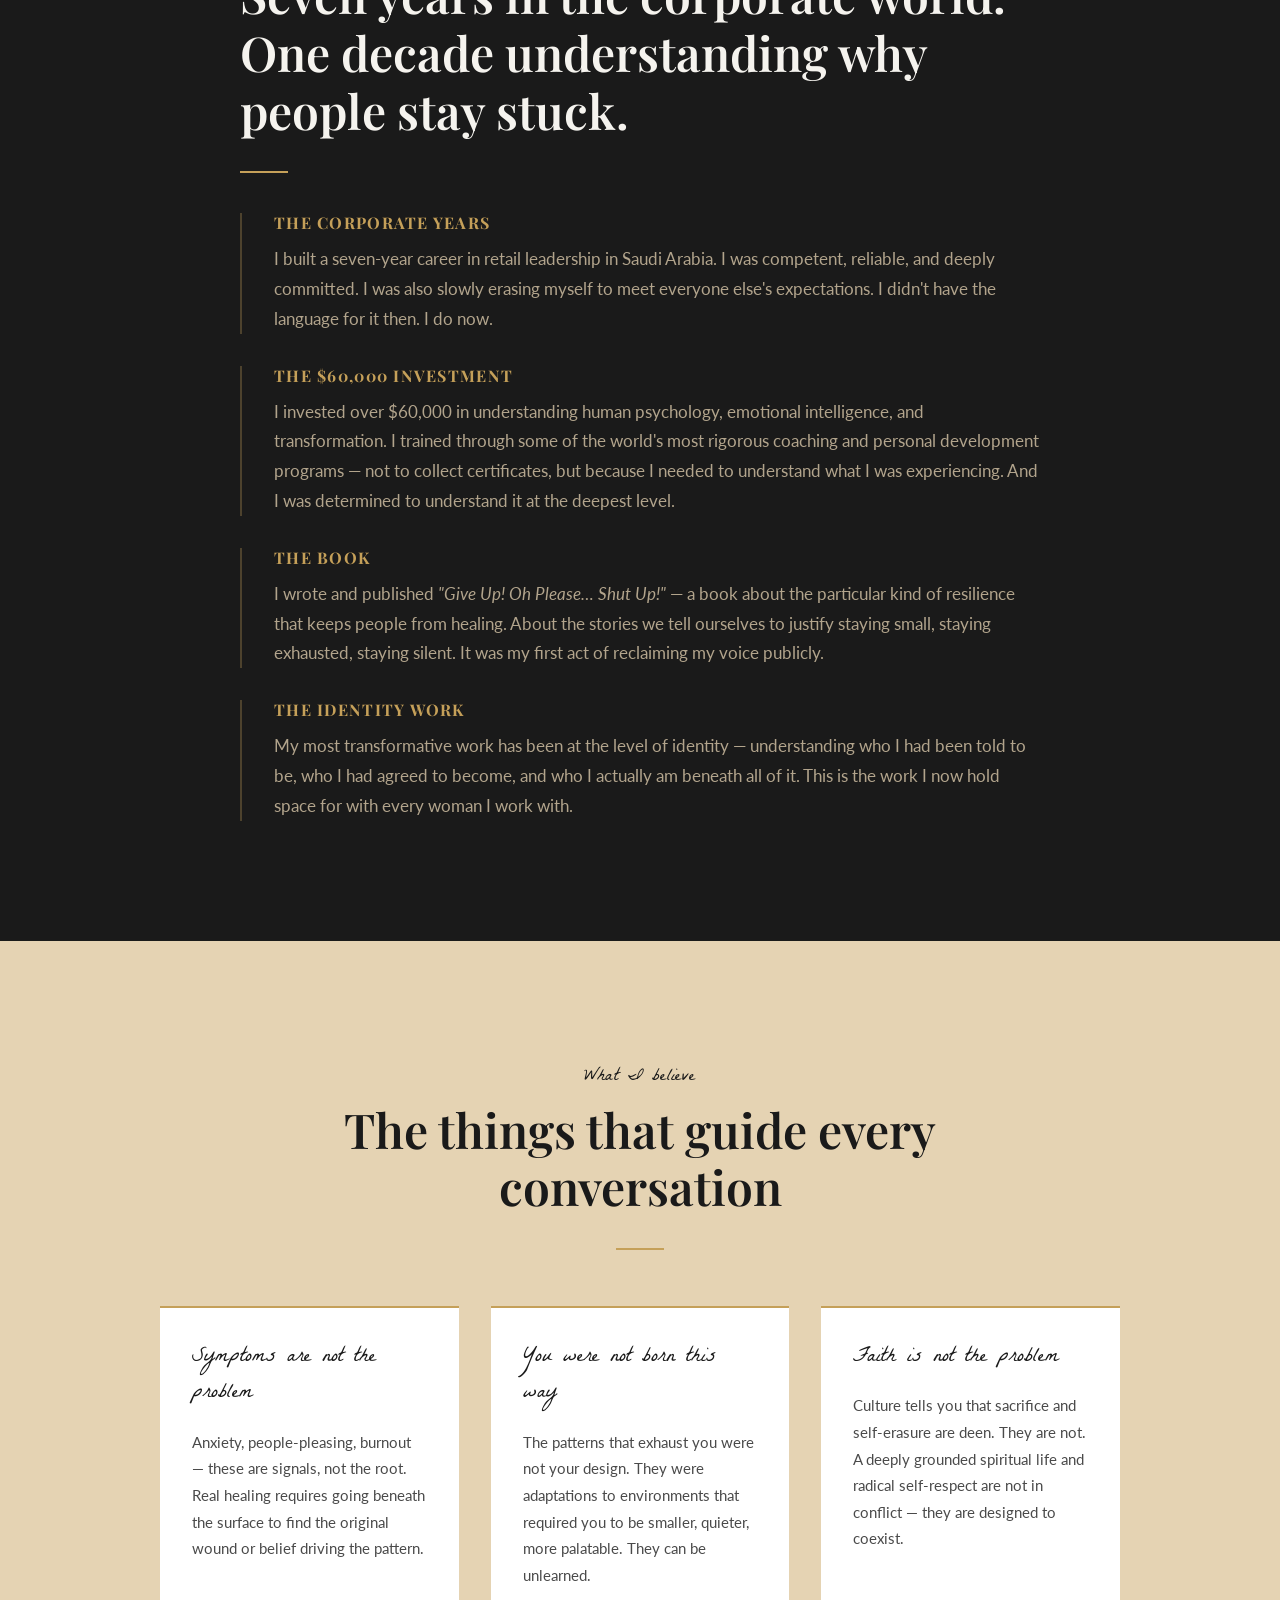
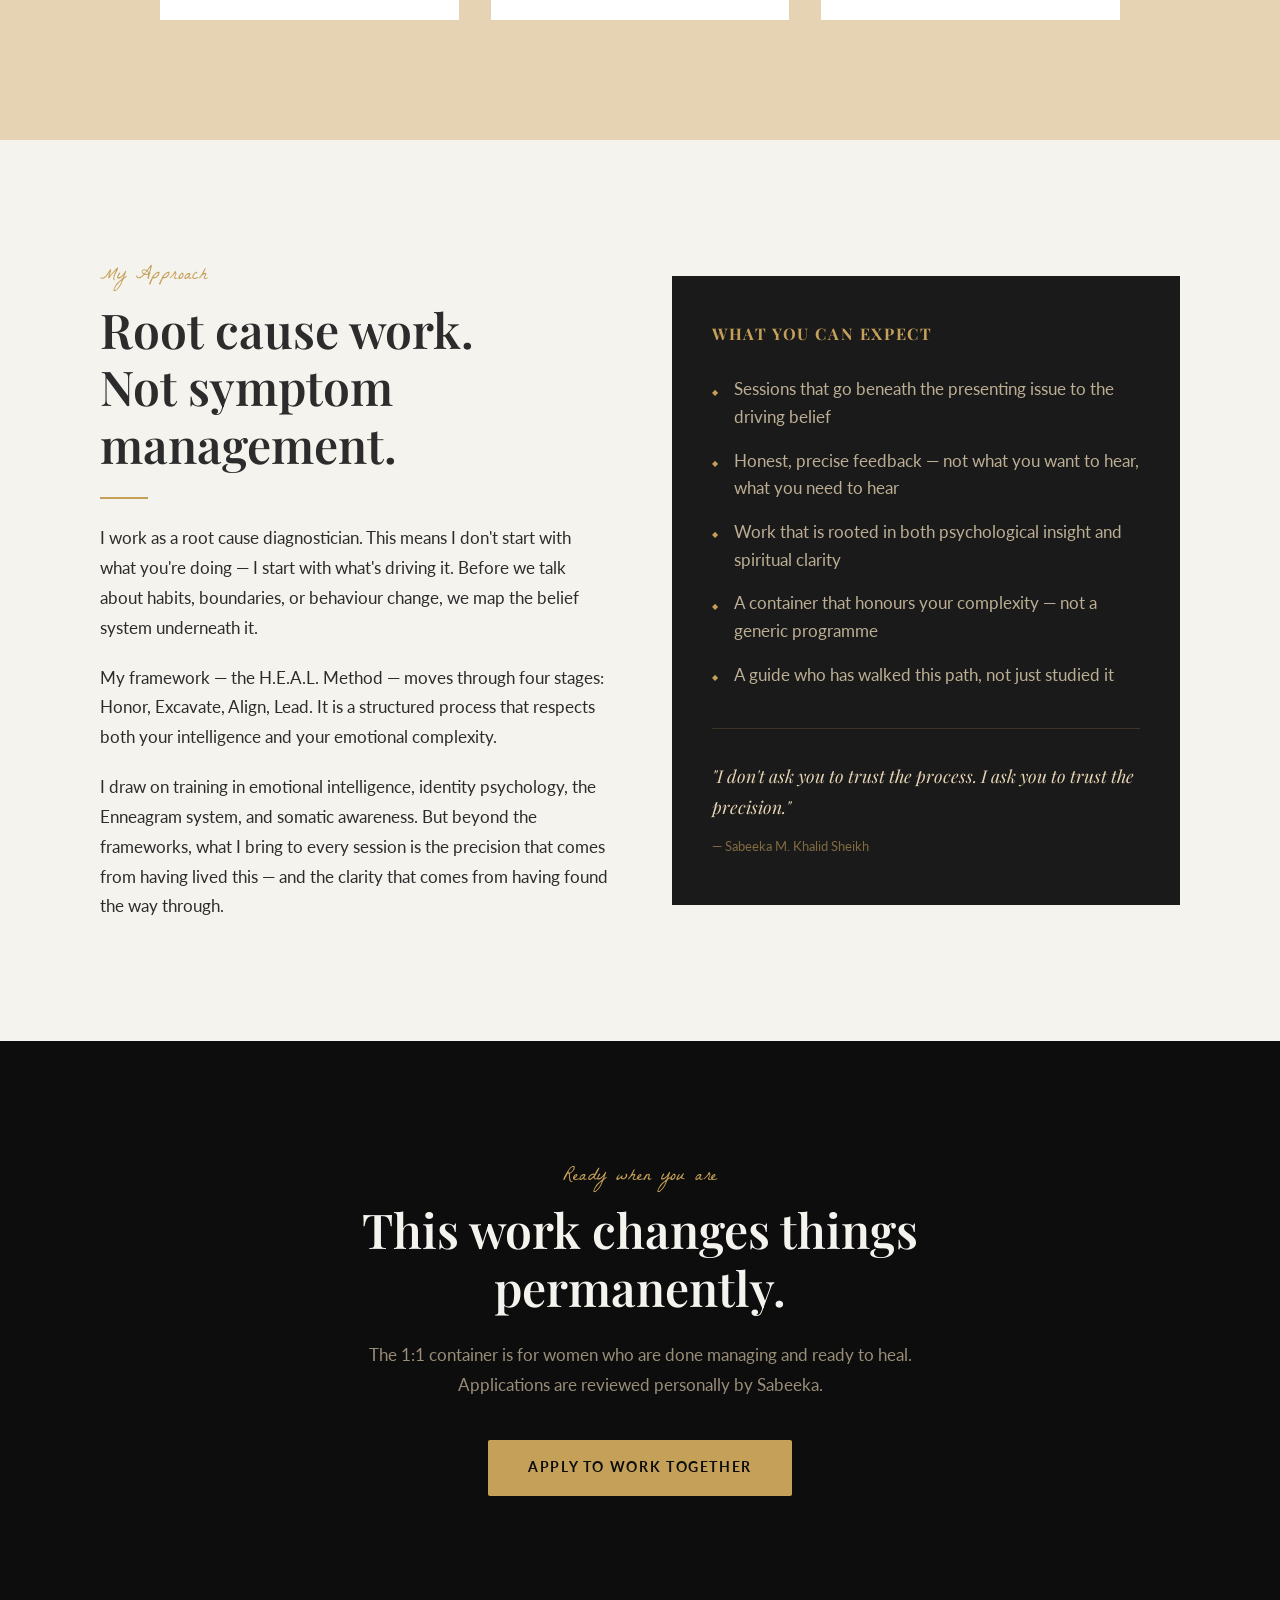
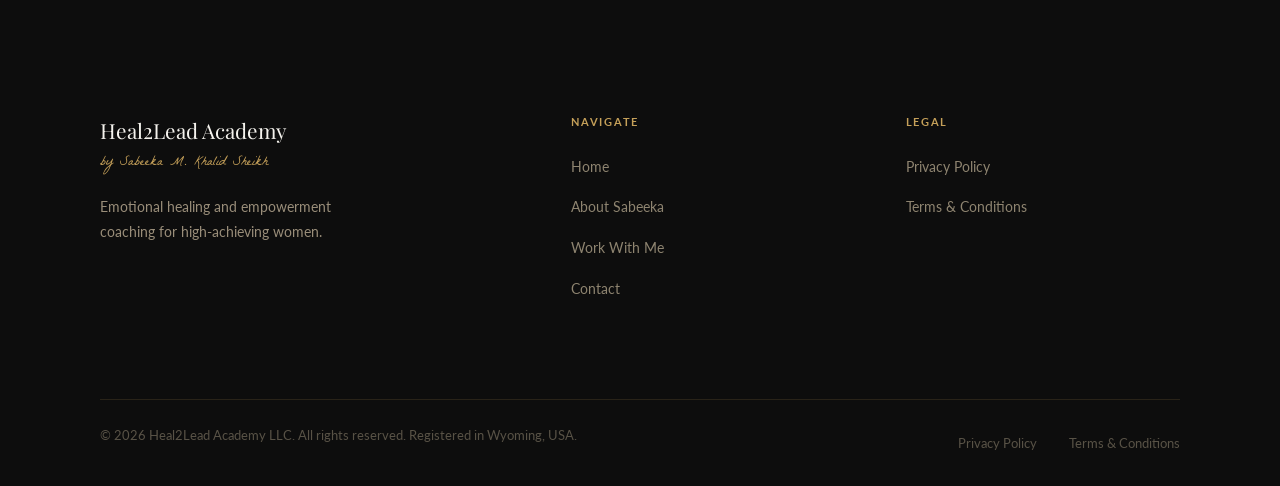
==== commit c13e57b7: "Fix dashes, add headshot, remove green colors" ====
--- a/about.html
+++ b/about.html
@@ -48,13 +48,7 @@
   <div class="container">
     <div class="grid-2">
       <div class="about-photo reveal">
-        <div class="about-photo-placeholder" style="aspect-ratio: 4/5; min-height: 400px;">
-          <svg width="60" height="60" viewBox="0 0 60 60" fill="none" style="opacity:0.3;">
-            <circle cx="30" cy="22" r="10" stroke="#c5a059" stroke-width="1.5"/>
-            <path d="M10 52c0-11 9-18 20-18s20 7 20 18" stroke="#c5a059" stroke-width="1.5" fill="none"/>
-          </svg>
-          <span>Add your photo here</span>
-        </div>
+        <img src="headshot-1.jpg" alt="Sabeeka M. Khalid Sheikh, founder of Heal2Lead Academy" style="width:100%; height:auto; border-radius:4px;">
       </div>
       <div class="reveal reveal-delay-2">
         <span class="eyebrow">My name is Sabeeka</span>
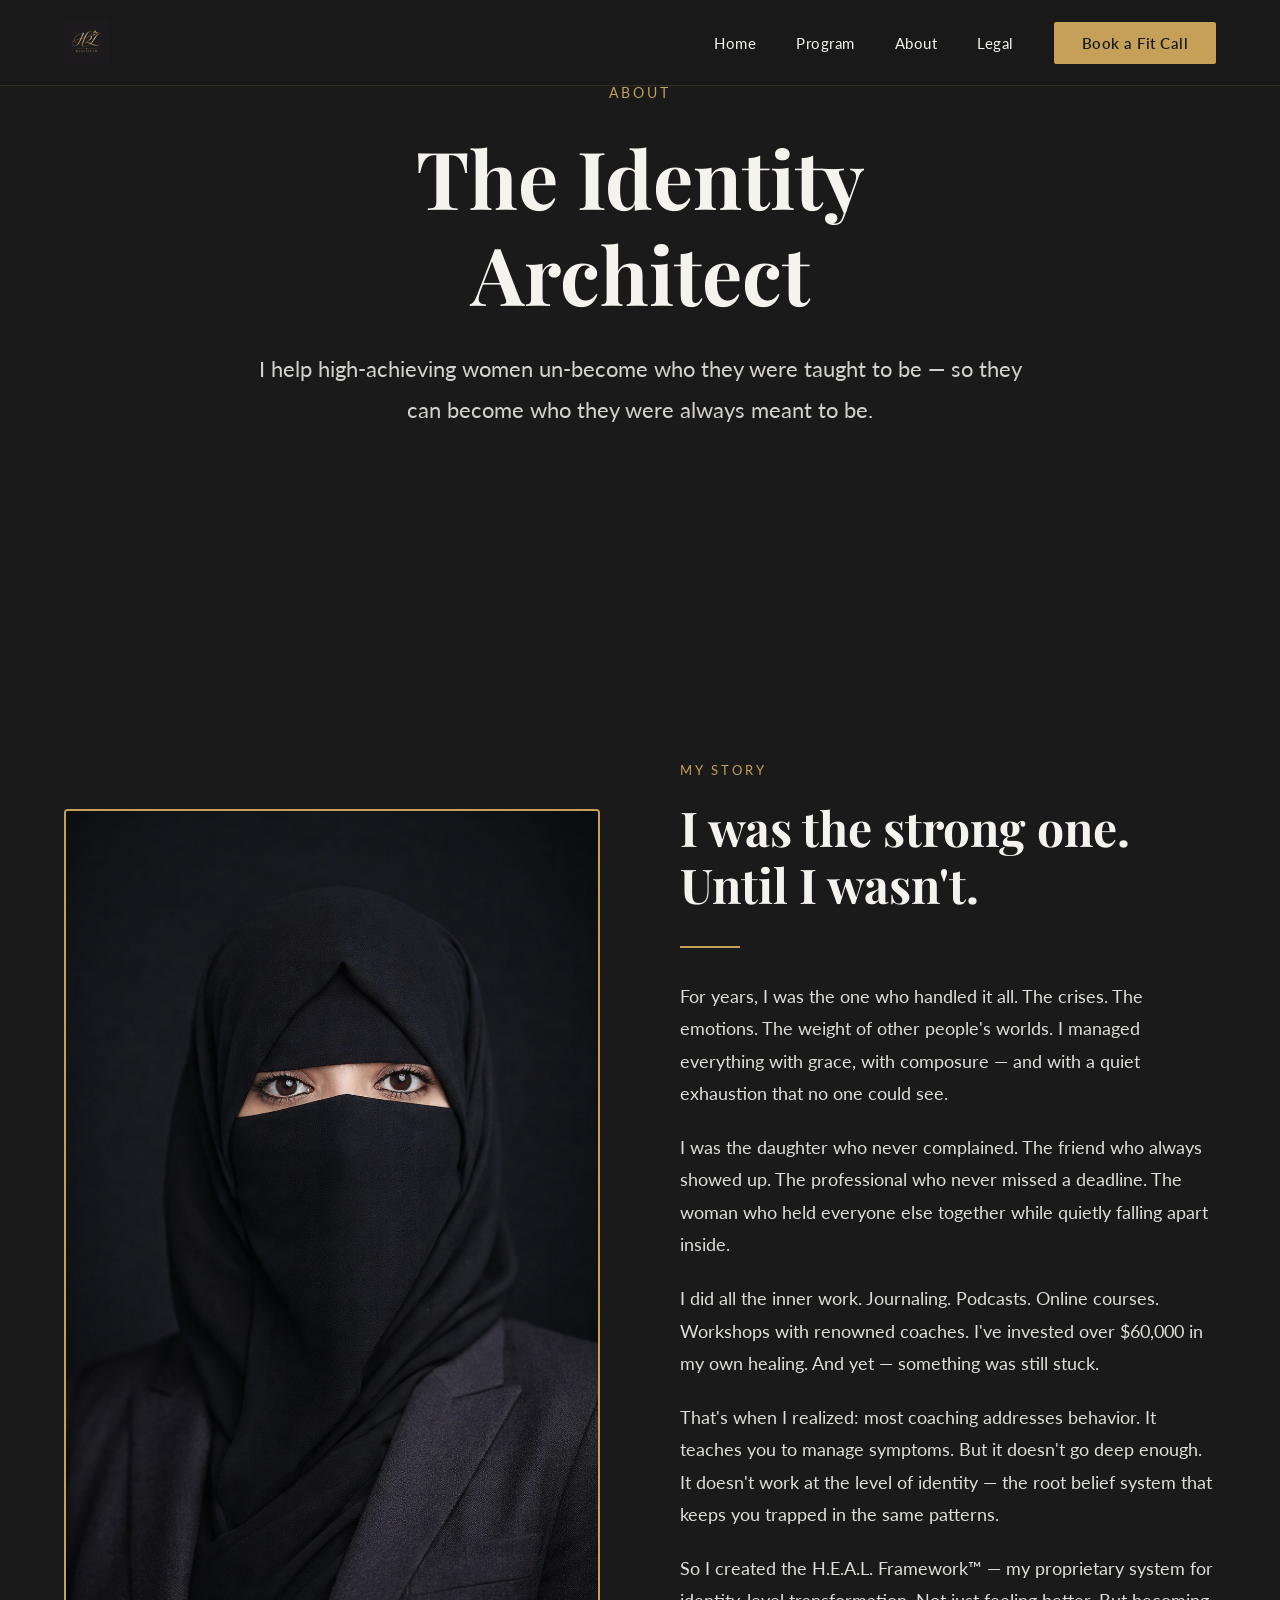
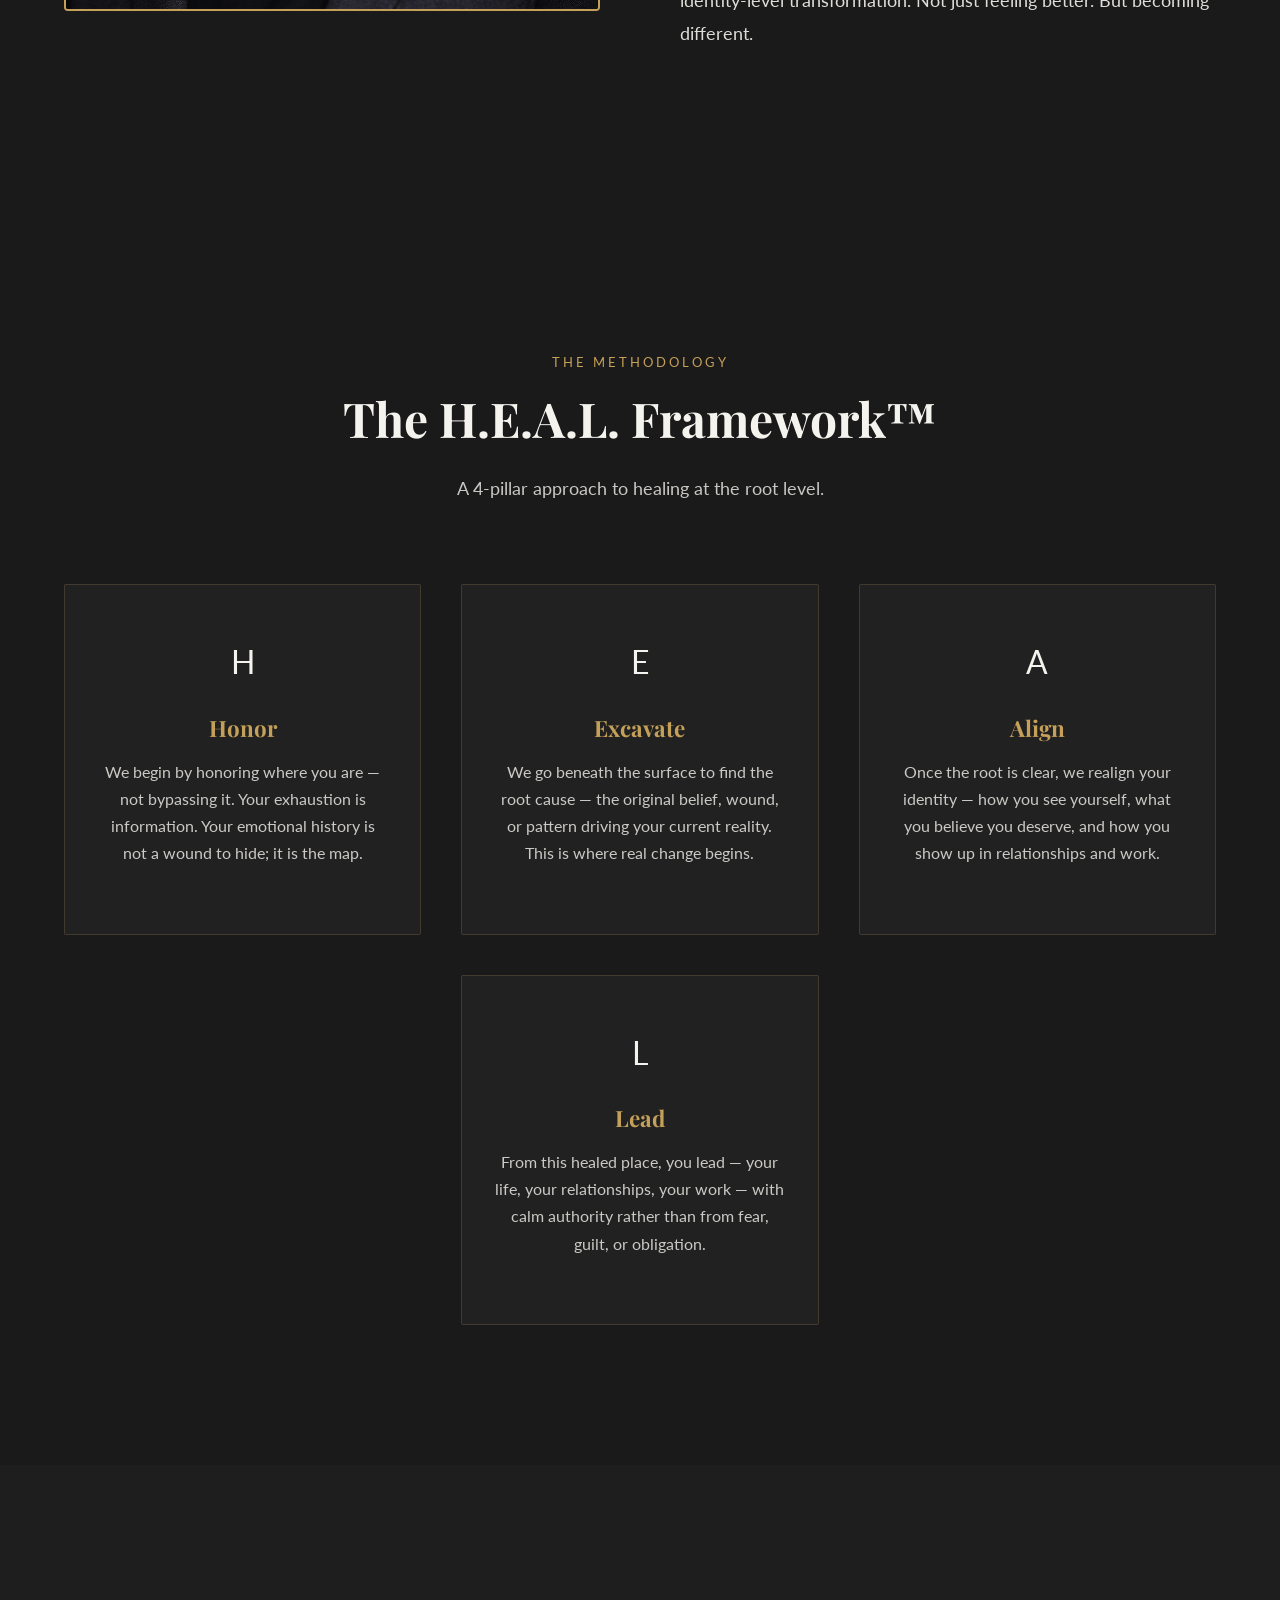
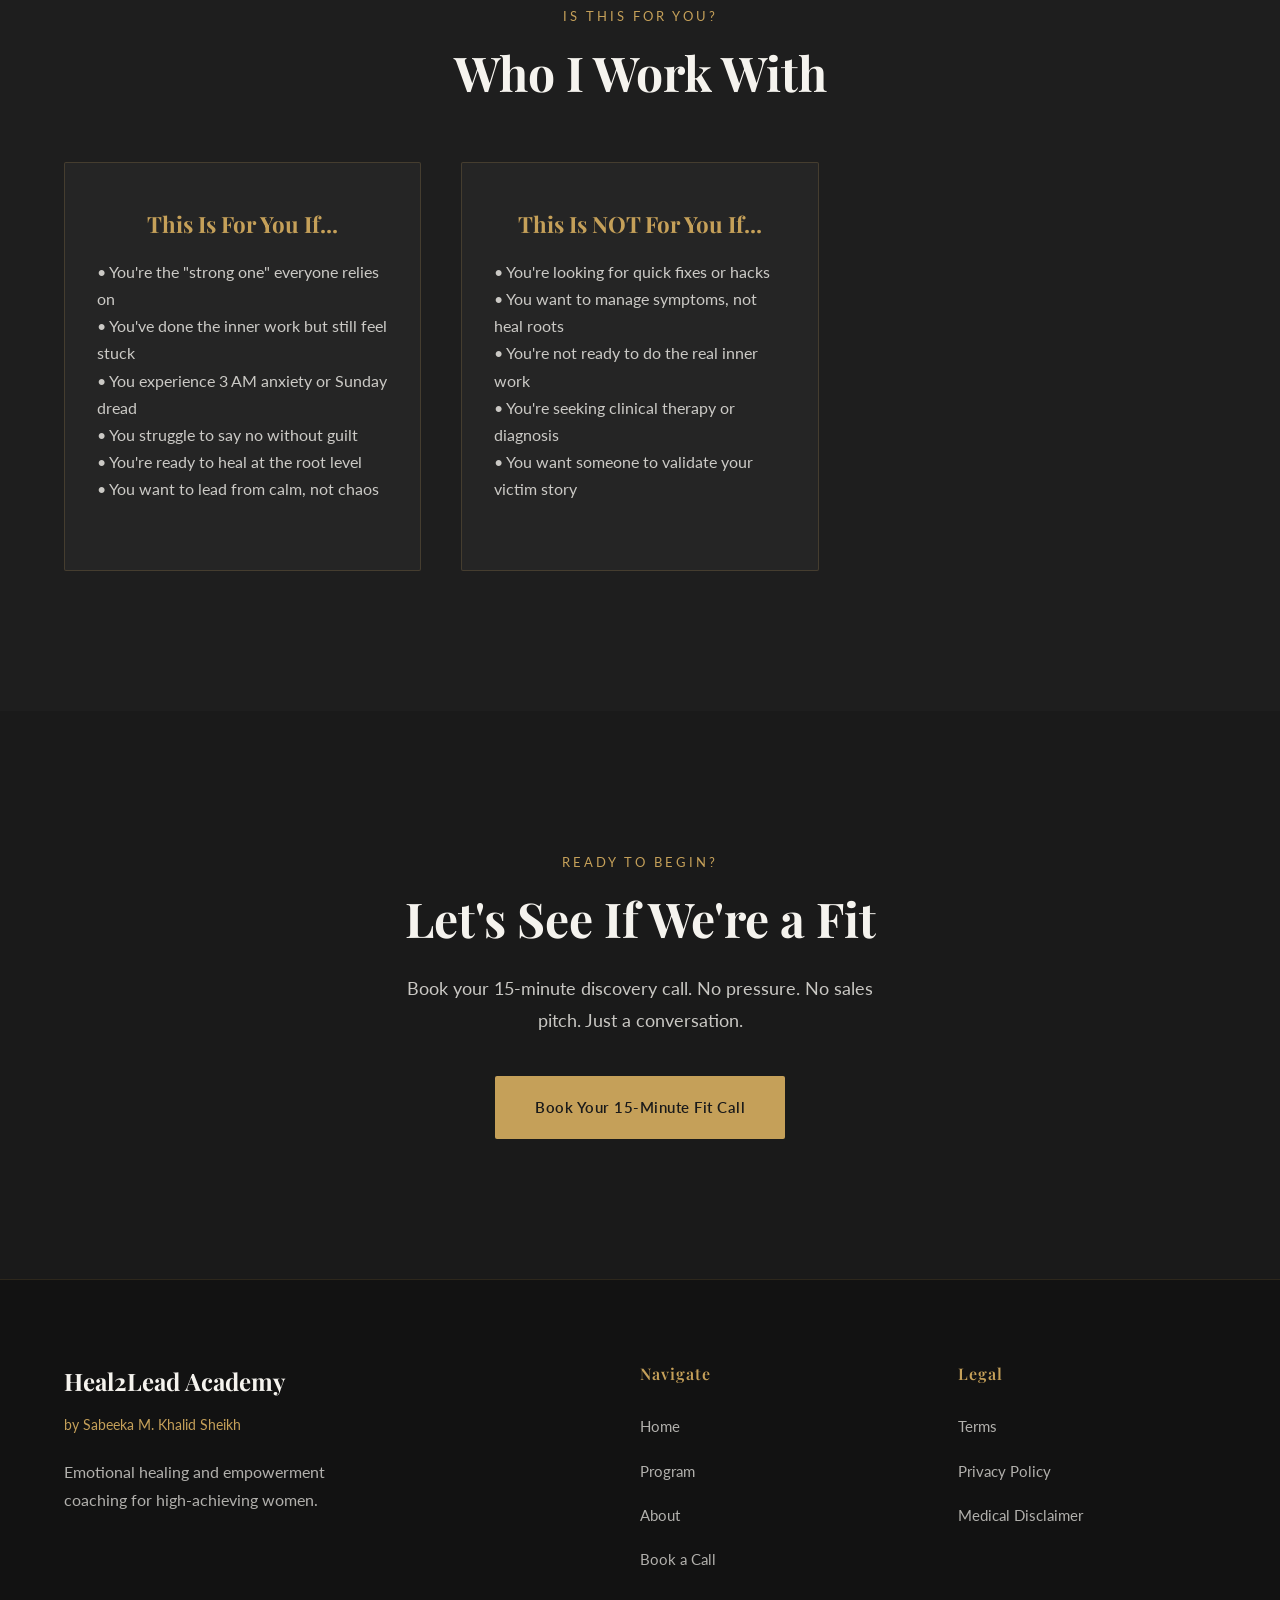
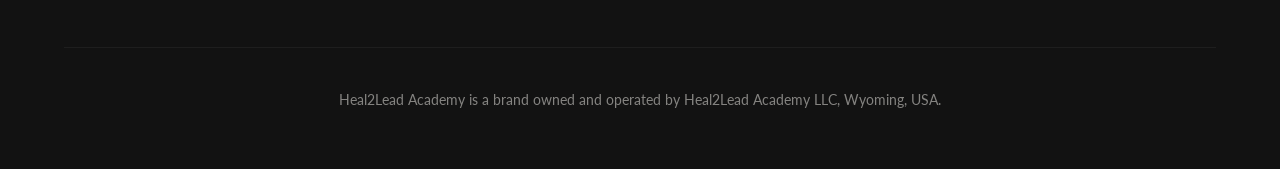
==== commit 4040b634: "Complete rebuild - Royal Wolf luxury design system. Strict obsidian/gold. 140px luxury gap. All page" ====
--- a/about.html
+++ b/about.html
@@ -3,285 +3,207 @@
 <head>
   <meta charset="UTF-8">
   <meta name="viewport" content="width=device-width, initial-scale=1.0">
-  <meta name="description" content="About Sabeeka M. Khalid Sheikh — published author, certified empowerment coach, and founder of Heal2Lead Academy. She's lived the Hidden Backbone Woman pattern. That's why she can guide it.">
-  <meta name="author" content="Sabeeka M. Khalid Sheikh">
-  <title>About Sabeeka — Heal2Lead Academy</title>
+  <meta name="description" content="About Sabeeka M. Khalid Sheikh — Founder of Heal2Lead Academy. Learn about the H.E.A.L. Framework.">
+  <title>About — Heal2Lead Academy</title>
   <link rel="stylesheet" href="styles.css">
 </head>
 <body>
 
-<!-- ══════════════════ NAV ══════════════════ -->
-<nav class="nav scrolled" id="navbar">
+<!-- NAVIGATION -->
+<nav class="nav">
   <div class="container">
     <div class="nav__inner">
       <a href="index.html" class="nav__logo">
         <img src="logo.png" alt="Heal2Lead Academy" class="nav__logo-img">
       </a>
-      <ul class="nav__links" id="navLinks">
+      <ul class="nav__links">
         <li><a href="index.html">Home</a></li>
-        <li><a href="about.html" class="active">About</a></li>
-        <li><a href="work-with-me.html">Work With Me</a></li>
-        <li><a href="contact.html">Contact</a></li>
-        <li><a href="work-with-me.html#apply" class="nav__cta">Apply</a></li>
+        <li><a href="index.html#program">Program</a></li>
+        <li><a href="about.html">About</a></li>
+        <li><a href="legal.html">Legal</a></li>
+        <li><a href="index.html#book" class="nav__cta">Book a Fit Call</a></li>
       </ul>
-      <div class="nav__mobile-toggle" id="mobileToggle"><span></span><span></span><span></span></div>
+      <div class="nav__mobile-toggle">
+        <span></span><span></span><span></span>
+      </div>
     </div>
   </div>
 </nav>
 
-<!-- ══════════════════ PAGE HERO ══════════════════ -->
-<section class="page-hero">
-  <div class="container">
-    <div class="page-hero__content">
-      <p class="breadcrumb"><a href="index.html">Home</a> &nbsp;/&nbsp; About</p>
-      <span class="eyebrow">The woman behind the work</span>
-      <h1>I've lived this.<br>That's why I can guide it.</h1>
-      <p class="lead" style="margin-top: 1rem;">
-        My story is the methodology. Not the inspiration — the blueprint.
+<!-- PAGE HERO -->
+<section class="hero" style="min-height: 60vh;">
+  <div class="container">
+    <div class="hero__content">
+      <span class="hero__eyebrow">About</span>
+      <h1>The Identity Architect</h1>
+      <p class="hero__sub">
+        I help high-achieving women un-become who they were taught to be — so they can become who they were always meant to be.
       </p>
     </div>
   </div>
 </section>
 
-<!-- ══════════════════ INTRO ══════════════════ -->
-<section class="section bg-ivory">
-  <div class="container">
-    <div class="grid-2">
-      <div class="about-photo reveal">
-        <img src="headshot-1.jpg" alt="Sabeeka M. Khalid Sheikh, founder of Heal2Lead Academy" style="width:100%; height:auto; border-radius:4px;">
-      </div>
-      <div class="reveal reveal-delay-2">
-        <span class="eyebrow">My name is Sabeeka</span>
-        <h2 style="margin-bottom: 1.5rem;">The strong one<br>who forgot to rest.</h2>
+<!-- MY STORY -->
+<section class="about" style="background: var(--obsidian);">
+  <div class="container">
+    <div class="about__grid">
+      <div class="about__image">
+        <img src="headshot-1.jpg" alt="Sabeeka M. Khalid Sheikh" loading="lazy">
+      </div>
+      <div class="about__content">
+        <span class="eyebrow">My Story</span>
+        <h2>I was the strong one.<br>Until I wasn't.</h2>
         <div class="divider"></div>
-        <p style="margin-top: 1.5rem;">
-          For years, I was the one who handled it. The crises. The emotions. The weight of other
-          people's worlds. I managed it all with grace, with composure — and with a quiet exhaustion
+        <p>
+          For years, I was the one who handled it all. The crises. The emotions. The weight of other 
+          people's worlds. I managed everything with grace, with composure — and with a quiet exhaustion 
           that no one could see.
         </p>
         <p>
-          I thought I was built this way. That strength meant carrying everything. That love meant
-          putting yourself last. That if I stopped — everything would fall apart.
-        </p>
-        <p>
-          It took everything I had to finally ask: <em>what is this costing me?</em>
-        </p>
-        <p>
-          That question changed everything. And it's the same question I now help other women face.
-        </p>
-        <div style="margin-top: 2rem; display: flex; flex-wrap: wrap; gap: 0.5rem;">
-          <span class="tag">Published Author</span>
-          <span class="tag">Certified Coach</span>
-          <span class="tag">Enneagram Type 9</span>
-          <span class="tag">Root Cause Diagnostician</span>
-        </div>
-      </div>
-    </div>
-  </div>
-</section>
-
-<!-- ══════════════════ BACKGROUND ══════════════════ -->
-<section class="section bg-green">
-  <div class="container">
-    <div style="max-width: 800px; margin: 0 auto;">
-      <span class="eyebrow reveal">Background</span>
-      <h2 style="color: var(--ivory); margin-bottom: 2rem;" class="reveal reveal-delay-1">
-        Seven years in the corporate world.<br>One decade understanding why people stay stuck.
-      </h2>
-      <div class="divider reveal reveal-delay-2"></div>
-      <div style="margin-top: 2.5rem; display: grid; gap: 2rem;">
-
-        <div class="reveal" style="border-left: 2px solid rgba(197,160,89,0.3); padding-left: 2rem;">
-          <h3 style="color: var(--gold); font-size: 1rem; font-weight: 700; letter-spacing: 0.08em; text-transform: uppercase; margin-bottom: 0.75rem;">The Corporate Years</h3>
-          <p style="color: rgba(229,211,179,0.75); margin-bottom: 0;">
-            I built a seven-year career in retail leadership in Saudi Arabia. I was competent, reliable,
-            and deeply committed. I was also slowly erasing myself to meet everyone else's expectations.
-            I didn't have the language for it then. I do now.
-          </p>
-        </div>
-
-        <div class="reveal reveal-delay-1" style="border-left: 2px solid rgba(197,160,89,0.3); padding-left: 2rem;">
-          <h3 style="color: var(--gold); font-size: 1rem; font-weight: 700; letter-spacing: 0.08em; text-transform: uppercase; margin-bottom: 0.75rem;">The $60,000 Investment</h3>
-          <p style="color: rgba(229,211,179,0.75); margin-bottom: 0;">
-            I invested over $60,000 in understanding human psychology, emotional intelligence, and
-            transformation. I trained through some of the world's most rigorous coaching and personal
-            development programs — not to collect certificates, but because I needed to understand
-            what I was experiencing. And I was determined to understand it at the deepest level.
-          </p>
-        </div>
-
-        <div class="reveal reveal-delay-2" style="border-left: 2px solid rgba(197,160,89,0.3); padding-left: 2rem;">
-          <h3 style="color: var(--gold); font-size: 1rem; font-weight: 700; letter-spacing: 0.08em; text-transform: uppercase; margin-bottom: 0.75rem;">The Book</h3>
-          <p style="color: rgba(229,211,179,0.75); margin-bottom: 0;">
-            I wrote and published <em>"Give Up! Oh Please… Shut Up!"</em> — a book about the
-            particular kind of resilience that keeps people from healing. About the stories we tell
-            ourselves to justify staying small, staying exhausted, staying silent. It was my first
-            act of reclaiming my voice publicly.
-          </p>
-        </div>
-
-        <div class="reveal reveal-delay-3" style="border-left: 2px solid rgba(197,160,89,0.3); padding-left: 2rem;">
-          <h3 style="color: var(--gold); font-size: 1rem; font-weight: 700; letter-spacing: 0.08em; text-transform: uppercase; margin-bottom: 0.75rem;">The Identity Work</h3>
-          <p style="color: rgba(229,211,179,0.75); margin-bottom: 0;">
-            My most transformative work has been at the level of identity — understanding who I had
-            been told to be, who I had agreed to become, and who I actually am beneath all of it.
-            This is the work I now hold space for with every woman I work with.
-          </p>
-        </div>
-      </div>
-    </div>
-  </div>
-</section>
-
-<!-- ══════════════════ BELIEFS ══════════════════ -->
-<section class="section bg-cream">
-  <div class="container">
-    <div style="max-width: 780px; margin: 0 auto; text-align: center;">
-      <span class="eyebrow reveal" style="color: var(--green);">What I believe</span>
-      <h2 class="reveal reveal-delay-1" style="color: var(--green); margin-bottom: 2rem;">
-        The things that guide every conversation
-      </h2>
-      <div class="divider divider--center reveal reveal-delay-2"></div>
-    </div>
-    <div class="grid-3" style="margin-top: 3.5rem; max-width: 960px; margin-left: auto; margin-right: auto;">
-      <div class="reveal" style="padding: 2rem; background: var(--white); border-top: 2px solid var(--gold);">
-        <div style="font-family: var(--font-accent); font-size: 1.3rem; color: var(--green); margin-bottom: 1rem;">Symptoms are not the problem</div>
-        <p style="color: var(--charcoal-mid); font-size: 0.95rem; margin: 0;">
-          Anxiety, people-pleasing, burnout — these are signals, not the root. Real healing requires
-          going beneath the surface to find the original wound or belief driving the pattern.
-        </p>
-      </div>
-      <div class="reveal reveal-delay-1" style="padding: 2rem; background: var(--white); border-top: 2px solid var(--gold);">
-        <div style="font-family: var(--font-accent); font-size: 1.3rem; color: var(--green); margin-bottom: 1rem;">You were not born this way</div>
-        <p style="color: var(--charcoal-mid); font-size: 0.95rem; margin: 0;">
-          The patterns that exhaust you were not your design. They were adaptations to environments
-          that required you to be smaller, quieter, more palatable. They can be unlearned.
-        </p>
-      </div>
-      <div class="reveal reveal-delay-2" style="padding: 2rem; background: var(--white); border-top: 2px solid var(--gold);">
-        <div style="font-family: var(--font-accent); font-size: 1.3rem; color: var(--green); margin-bottom: 1rem;">Faith is not the problem</div>
-        <p style="color: var(--charcoal-mid); font-size: 0.95rem; margin: 0;">
-          Culture tells you that sacrifice and self-erasure are deen. They are not. A deeply
-          grounded spiritual life and radical self-respect are not in conflict — they are designed
-          to coexist.
-        </p>
-      </div>
-    </div>
-  </div>
-</section>
-
-<!-- ══════════════════ MY APPROACH ══════════════════ -->
-<section class="section bg-ivory">
-  <div class="container">
-    <div class="grid-2">
-      <div class="reveal">
-        <span class="eyebrow">My Approach</span>
-        <h2 style="margin-bottom: 1.5rem;">Root cause work.<br>Not symptom management.</h2>
-        <div class="divider"></div>
-        <p style="margin-top: 1.5rem;">
-          I work as a root cause diagnostician. This means I don't start with what you're doing
-          — I start with what's driving it. Before we talk about habits, boundaries, or behaviour
-          change, we map the belief system underneath it.
-        </p>
-        <p>
-          My framework — the H.E.A.L. Method — moves through four stages: Honor, Excavate, Align,
-          Lead. It is a structured process that respects both your intelligence and your emotional
-          complexity.
-        </p>
-        <p>
-          I draw on training in emotional intelligence, identity psychology, the Enneagram system,
-          and somatic awareness. But beyond the frameworks, what I bring to every session is the
-          precision that comes from having lived this — and the clarity that comes from having
-          found the way through.
-        </p>
-      </div>
-      <div class="reveal reveal-delay-2">
-        <div style="background: var(--green); padding: 3rem 2.5rem; height: 100%;">
-          <h3 style="color: var(--gold); font-size: 1rem; font-weight: 700; letter-spacing: 0.1em; text-transform: uppercase; margin-bottom: 2rem;">What you can expect</h3>
-          <ul class="feature-list">
-            <li style="color: rgba(229,211,179,0.8);">Sessions that go beneath the presenting issue to the driving belief</li>
-            <li style="color: rgba(229,211,179,0.8);">Honest, precise feedback — not what you want to hear, what you need to hear</li>
-            <li style="color: rgba(229,211,179,0.8);">Work that is rooted in both psychological insight and spiritual clarity</li>
-            <li style="color: rgba(229,211,179,0.8);">A container that honours your complexity — not a generic programme</li>
-            <li style="color: rgba(229,211,179,0.8);">A guide who has walked this path, not just studied it</li>
-          </ul>
-          <div style="margin-top: 2.5rem; padding-top: 2rem; border-top: 1px solid rgba(197,160,89,0.2);">
-            <p style="font-family: var(--font-display); font-style: italic; color: var(--cream); font-size: 1.1rem; margin: 0;">
-              "I don't ask you to trust the process. I ask you to trust the precision."
-            </p>
-            <p style="color: rgba(197,160,89,0.6); font-size: 0.8rem; margin-top: 0.75rem; margin-bottom: 0;">— Sabeeka M. Khalid Sheikh</p>
-          </div>
-        </div>
-      </div>
-    </div>
-  </div>
-</section>
-
-<!-- ══════════════════ CTA ══════════════════ -->
-<section class="section bg-green-deep" style="text-align: center;">
-  <div class="container">
-    <div style="max-width: 580px; margin: 0 auto;">
-      <span class="eyebrow reveal">Ready when you are</span>
-      <h2 style="color: var(--ivory); margin-bottom: 1.5rem;" class="reveal reveal-delay-1">
-        This work changes things permanently.
-      </h2>
-      <p class="reveal reveal-delay-2" style="color: rgba(229,211,179,0.65); margin-bottom: 2.5rem;">
-        The 1:1 container is for women who are done managing and ready to heal.
-        Applications are reviewed personally by Sabeeka.
+          I was the daughter who never complained. The friend who always showed up. The professional 
+          who never missed a deadline. The woman who held everyone else together while quietly falling 
+          apart inside.
+        </p>
+        <p>
+          I did all the inner work. Journaling. Podcasts. Online courses. Workshops with renowned coaches. 
+          I've invested over $60,000 in my own healing. And yet — something was still stuck.
+        </p>
+        <p>
+          That's when I realized: most coaching addresses behavior. It teaches you to manage symptoms. 
+          But it doesn't go deep enough. It doesn't work at the level of identity — the root belief 
+          system that keeps you trapped in the same patterns.
+        </p>
+        <p>
+          So I created the H.E.A.L. Framework™ — my proprietary system for identity-level transformation. 
+          Not just feeling better. But becoming different.
+        </p>
+      </div>
+    </div>
+  </div>
+</section>
+
+<!-- THE H.E.A.L. FRAMEWORK -->
+<section class="proof">
+  <div class="container">
+    <div class="text-center">
+      <span class="eyebrow">The Methodology</span>
+      <h2>The H.E.A.L. Framework™</h2>
+      <p style="max-width: 600px; margin: 24px auto 0; opacity: 0.8;">
+        A 4-pillar approach to healing at the root level.
       </p>
-      <div class="reveal reveal-delay-3">
-        <a href="work-with-me.html#apply" class="btn btn--gold">Apply to Work Together</a>
-      </div>
-    </div>
-  </div>
-</section>
-
-<!-- ══════════════════ FOOTER ══════════════════ -->
-<footer>
+    </div>
+    
+    <div class="proof__grid">
+      <div class="proof-card">
+        <span class="proof-card__icon">H</span>
+        <h3>Honor</h3>
+        <p>We begin by honoring where you are — not bypassing it. Your exhaustion is information. Your emotional history is not a wound to hide; it is the map.</p>
+      </div>
+      
+      <div class="proof-card">
+        <span class="proof-card__icon">E</span>
+        <h3>Excavate</h3>
+        <p>We go beneath the surface to find the root cause — the original belief, wound, or pattern driving your current reality. This is where real change begins.</p>
+      </div>
+      
+      <div class="proof-card">
+        <span class="proof-card__icon">A</span>
+        <h3>Align</h3>
+        <p>Once the root is clear, we realign your identity — how you see yourself, what you believe you deserve, and how you show up in relationships and work.</p>
+      </div>
+      
+      <div class="proof-card" style="grid-column: 2;">
+        <span class="proof-card__icon">L</span>
+        <h3>Lead</h3>
+        <p>From this healed place, you lead — your life, your relationships, your work — with calm authority rather than from fear, guilt, or obligation.</p>
+      </div>
+    </div>
+  </div>
+</section>
+
+<!-- WHO THIS IS FOR -->
+<section class="program" style="background: rgba(255,255,255,0.02);">
+  <div class="container">
+    <div class="text-center">
+      <span class="eyebrow">Is This For You?</span>
+      <h2>Who I Work With</h2>
+    </div>
+    
+    <div class="proof__grid" style="margin-top: 60px;">
+      <div class="proof-card">
+        <h3>This Is For You If...</h3>
+        <p style="text-align: left; margin-top: 20px;">
+          • You're the "strong one" everyone relies on<br>
+          • You've done the inner work but still feel stuck<br>
+          • You experience 3 AM anxiety or Sunday dread<br>
+          • You struggle to say no without guilt<br>
+          • You're ready to heal at the root level<br>
+          • You want to lead from calm, not chaos
+        </p>
+      </div>
+      
+      <div class="proof-card">
+        <h3>This Is NOT For You If...</h3>
+        <p style="text-align: left; margin-top: 20px;">
+          • You're looking for quick fixes or hacks<br>
+          • You want to manage symptoms, not heal roots<br>
+          • You're not ready to do the real inner work<br>
+          • You're seeking clinical therapy or diagnosis<br>
+          • You want someone to validate your victim story
+        </p>
+      </div>
+    </div>
+  </div>
+</section>
+
+<!-- CTA -->
+<section class="program" id="book" style="text-align: center;">
+  <div class="container">
+    <span class="eyebrow">Ready to Begin?</span>
+    <h2>Let's See If We're a Fit</h2>
+    <p style="max-width: 500px; margin: 24px auto 40px; opacity: 0.8;">
+      Book your 15-minute discovery call. No pressure. No sales pitch. Just a conversation.
+    </p>
+    <a href="https://calendly.com" target="_blank" class="btn btn--gold">Book Your 15-Minute Fit Call</a>
+  </div>
+</section>
+
+<!-- FOOTER -->
+<footer class="footer">
   <div class="container">
     <div class="footer__grid">
       <div>
         <span class="footer__brand-name">Heal2Lead Academy</span>
         <span class="footer__brand-sub">by Sabeeka M. Khalid Sheikh</span>
-        <p class="footer__tagline">Emotional healing and empowerment coaching for high-achieving women.</p>
+        <p class="footer__tagline">
+          Emotional healing and empowerment coaching for high-achieving women.
+        </p>
       </div>
       <div>
         <div class="footer__heading">Navigate</div>
         <ul class="footer__links">
           <li><a href="index.html">Home</a></li>
-          <li><a href="about.html">About Sabeeka</a></li>
-          <li><a href="work-with-me.html">Work With Me</a></li>
-          <li><a href="contact.html">Contact</a></li>
+          <li><a href="index.html#program">Program</a></li>
+          <li><a href="about.html">About</a></li>
+          <li><a href="index.html#book">Book a Call</a></li>
         </ul>
       </div>
       <div>
         <div class="footer__heading">Legal</div>
         <ul class="footer__links">
-          <li><a href="privacy-policy.html">Privacy Policy</a></li>
-          <li><a href="terms.html">Terms &amp; Conditions</a></li>
+          <li><a href="legal.html">Terms</a></li>
+          <li><a href="legal.html">Privacy Policy</a></li>
+          <li><a href="legal.html">Medical Disclaimer</a></li>
         </ul>
       </div>
     </div>
     <div class="footer__bottom">
-      <p class="footer__legal">© 2026 Heal2Lead Academy LLC. All rights reserved. Registered in Wyoming, USA.</p>
-      <div class="footer__legal-links">
-        <a href="privacy-policy.html">Privacy Policy</a>
-        <a href="terms.html">Terms &amp; Conditions</a>
-      </div>
+      <p class="footer__legal">
+        Heal2Lead Academy is a brand owned and operated by Heal2Lead Academy LLC, Wyoming, USA.
+      </p>
     </div>
   </div>
 </footer>
 
-<script>
-  const toggle = document.getElementById('mobileToggle');
-  const navLinks = document.getElementById('navLinks');
-  toggle.addEventListener('click', () => navLinks.classList.toggle('open'));
-
-  const reveals = document.querySelectorAll('.reveal');
-  const observer = new IntersectionObserver((entries) => {
-    entries.forEach(e => { if (e.isIntersecting) e.target.classList.add('visible'); });
-  }, { threshold: 0.12 });
-  reveals.forEach(r => observer.observe(r));
-</script>
 </body>
-</html>
+</html>
--- a/styles.css
+++ b/styles.css
@@ -1,851 +1,629 @@
-@import url('https://fonts.googleapis.com/css2?family=Playfair+Display:ital,wght@0,400;0,500;0,600;0,700;1,400;1,500&family=Lato:wght@300;400;700&family=La+Belle+Aurore&display=swap');
-
-/* ═══════════════════════════════════════════
-   DESIGN TOKENS
-═══════════════════════════════════════════ */
+/* ═══════════════════════════════════════════════════════════════════
+   HEAL2LEAD ACADEMY - ROYAL WOLF LUXURY DESIGN SYSTEM
+   Strict Adherence: Obsidian & Champagne Gold
+══════════════════════════════════════════════════════════════════ */
+
+/* ─────────────────────────────────────────────────────────────────
+   1. GLOBAL DESIGN SYSTEM
+───────────────────────────────────────────────────────────────── */
+@import url('https://fonts.googleapis.com/css2?family=Playfair+Display:wght@400;500;600;700&family=Lato:wght@300;400;700&display=swap');
+
 :root {
-  --green:        #1A1A1A;
-  --green-deep:   #0D0D0D;
-  --green-mid:    #2A2A2A;
-  --gold:         #c5a059;
-  --gold-light:   #d4b87a;
-  --cream:        #e5d3b3;
-  --rose:         #a87b7b;
-  --ivory:        #F5F3EE;
-  --charcoal:     #2c2c2c;
-  --charcoal-mid: #4a4a4a;
-  --charcoal-light:#7a7a7a;
-  --white:        #ffffff;
-
-  --font-display: 'Playfair Display', Georgia, serif;
+  /* Colors - Exact Spec */
+  --obsidian:      #1A1A1A;
+  --gold:          #C5A059;
+  --gold-light:    #D4B87A;
+  --cream:         #F5F3EE;
+  --charcoal:      #4A4A4A;
+  --charcoal-mid:  #6A6A6A;
+  --white:         #FFFFFF;
+  
+  /* Typography */
+  --font-heading: 'Playfair Display', Georgia, serif;
   --font-body:    'Lato', sans-serif;
-  --font-accent:  'La Belle Aurore', cursive;
-
-  --max-w:  1200px;
-  --pad-xl: clamp(80px, 10vw, 120px);
-  --pad-lg: clamp(60px, 8vw, 96px);
-  --pad-md: clamp(40px, 5vw, 64px);
-  --pad-sm: clamp(20px, 3vw, 32px);
-
-  --radius: 2px;
-  --transition: all 0.35s cubic-bezier(0.4, 0, 0.2, 1);
-}
-
-/* ═══════════════════════════════════════════
-   RESET & BASE
-═══════════════════════════════════════════ */
-*, *::before, *::after { margin: 0; padding: 0; box-sizing: border-box; }
-
-html { scroll-behavior: smooth; }
+  
+  /* Spacing - The Luxury Gap */
+  --section-pad:  140px;
+  --container-max: 1200px;
+  
+  /* Transitions */
+  --ease: cubic-bezier(0.4, 0, 0.2, 1);
+}
+
+*, *::before, *::after {
+  margin: 0;
+  padding: 0;
+  box-sizing: border-box;
+}
+
+html {
+  scroll-behavior: smooth;
+}
 
 body {
   font-family: var(--font-body);
-  font-size: 17px;
-  line-height: 1.75;
-  color: var(--charcoal);
-  background: var(--ivory);
+  font-size: 18px;
+  line-height: 1.8;
+  color: var(--cream);
+  background: var(--obsidian);
   -webkit-font-smoothing: antialiased;
   overflow-x: hidden;
 }
 
-img { display: block; max-width: 100%; }
-a { text-decoration: none; color: inherit; }
-
-/* ═══════════════════════════════════════════
-   TYPOGRAPHY
-═══════════════════════════════════════════ */
-.eyebrow {
-  font-family: var(--font-accent);
-  font-size: 1.15rem;
-  color: var(--gold);
-  letter-spacing: 0.02em;
-  display: block;
-  margin-bottom: 0.5rem;
-}
-
+/* ─────────────────────────────────────────────────────────────────
+   2. TYPOGRAPHY
+───────────────────────────────────────────────────────────────── */
 h1, h2, h3, h4 {
-  font-family: var(--font-display);
+  font-family: var(--font-heading);
+  font-weight: 700;
   line-height: 1.2;
-  font-weight: 600;
-}
-
-h1 { font-size: clamp(2.4rem, 5.5vw, 4.2rem); }
-h2 { font-size: clamp(1.9rem, 3.8vw, 3rem); }
-h3 { font-size: clamp(1.3rem, 2.5vw, 1.75rem); }
-h4 { font-size: 1.1rem; font-weight: 700; letter-spacing: 0.08em; text-transform: uppercase; }
-
-p { margin-bottom: 1.2em; }
-p:last-child { margin-bottom: 0; }
-
-.lead {
-  font-size: clamp(1.05rem, 1.8vw, 1.25rem);
-  font-weight: 300;
-  line-height: 1.85;
-  color: var(--charcoal-mid);
-}
-
-.italic-quote {
-  font-family: var(--font-display);
-  font-style: italic;
-  font-size: clamp(1.15rem, 2.2vw, 1.5rem);
-  line-height: 1.6;
-  color: var(--charcoal);
-}
-
-/* ═══════════════════════════════════════════
-   LAYOUT UTILITIES
-═══════════════════════════════════════════ */
+  color: var(--cream);
+}
+
+h1 { font-size: clamp(2.5rem, 6vw, 4.5rem); }
+h2 { font-size: clamp(2rem, 4vw, 3rem); }
+h3 { font-size: clamp(1.5rem, 2.5vw, 2rem); }
+
+p {
+  margin-bottom: 1.2em;
+  color: var(--cream);
+  opacity: 0.9;
+}
+
+a {
+  color: var(--gold);
+  text-decoration: none;
+  transition: var(--ease);
+}
+
+a:hover {
+  color: var(--gold-light);
+}
+
+/* ─────────────────────────────────────────────────────────────────
+   3. LAYOUT & THE LUXURY GAP
+───────────────────────────────────────────────────────────────── */
 .container {
-  max-width: var(--max-w);
+  max-width: var(--container-max);
   margin: 0 auto;
-  padding: 0 clamp(20px, 5vw, 60px);
-}
-
-.section { padding: var(--pad-xl) 0; }
-.section--md { padding: var(--pad-lg) 0; }
-.section--sm { padding: var(--pad-md) 0; }
+  padding: 0 24px;
+}
+
+section {
+  padding: var(--section-pad) 0;
+}
 
 .text-center { text-align: center; }
-.text-gold { color: var(--gold); }
-.text-green { color: var(--green); }
-.text-cream { color: var(--cream); }
-
-.divider {
-  width: 48px;
-  height: 2px;
-  background: var(--gold);
-  margin: 1.5rem 0;
-}
-.divider--center { margin: 1.5rem auto; }
-
-.grid-2 { display: grid; grid-template-columns: 1fr 1fr; gap: clamp(40px, 5vw, 80px); align-items: center; }
-.grid-3 { display: grid; grid-template-columns: repeat(3, 1fr); gap: 2rem; }
-.grid-4 { display: grid; grid-template-columns: repeat(4, 1fr); gap: 2rem; }
-
-/* ═══════════════════════════════════════════
-   NAVIGATION
-═══════════════════════════════════════════ */
+
+/* ─────────────────────────────────────────────────────────────────
+   4. NAVIGATION
+───────────────────────────────────────────────────────────────── */
 .nav {
   position: fixed;
   top: 0;
   left: 0;
   right: 0;
-  z-index: 100;
-  padding: 1.25rem 0;
-  transition: var(--transition);
-}
-
-.nav.scrolled {
-  background: rgba(4, 57, 39, 0.97);
+  z-index: 1000;
+  background: rgba(26, 26, 26, 0.95);
   backdrop-filter: blur(10px);
-  padding: 0.9rem 0;
-  box-shadow: 0 2px 30px rgba(0,0,0,0.2);
+  border-bottom: 1px solid rgba(197, 160, 89, 0.15);
+  padding: 20px 0;
 }
 
 .nav__inner {
   display: flex;
+  justify-content: space-between;
   align-items: center;
-  justify-content: space-between;
 }
 
 .nav__logo {
   display: flex;
   align-items: center;
-  line-height: 1;
 }
 
 .nav__logo-img {
-  height: 50px;
+  height: 45px;
   width: auto;
-}
-
-.nav__logo-main {
-  font-family: var(--font-display);
-  font-size: 1.2rem;
-  font-weight: 600;
-  color: var(--ivory);
-  letter-spacing: 0.02em;
-}
-
-.nav__logo-sub {
-  font-family: var(--font-accent);
-  font-size: 0.8rem;
-  color: var(--gold);
-  letter-spacing: 0.05em;
 }
 
 .nav__links {
   display: flex;
   align-items: center;
-  gap: 2.5rem;
+  gap: 40px;
   list-style: none;
 }
 
 .nav__links a {
-  font-size: 0.9rem;
+  color: var(--cream);
+  font-size: 15px;
   font-weight: 400;
-  letter-spacing: 0.08em;
-  text-transform: uppercase;
-  color: rgba(229, 211, 179, 0.8);
-  transition: var(--transition);
-}
-
-.nav__links a:hover,
-.nav__links a.active {
-  color: var(--gold);
+  letter-spacing: 0.5px;
+  position: relative;
+}
+
+.nav__links a::after {
+  content: '';
+  position: absolute;
+  bottom: -4px;
+  left: 0;
+  width: 0;
+  height: 1px;
+  background: var(--gold);
+  transition: width 0.3s var(--ease);
+}
+
+.nav__links a:hover::after {
+  width: 100%;
 }
 
 .nav__cta {
-  font-size: 0.8rem !important;
-  letter-spacing: 0.1em !important;
-  color: var(--ivory) !important;
-  border: 1px solid var(--gold);
-  padding: 0.55rem 1.4rem;
-  transition: var(--transition) !important;
-}
+  background: var(--gold);
+  color: var(--obsidian) !important;
+  padding: 12px 28px;
+  border-radius: 2px;
+  font-weight: 600 !important;
+}
+
+.nav__cta::after { display: none !important; }
 
 .nav__cta:hover {
-  background: var(--gold) !important;
-  color: var(--green) !important;
-}
-
+  background: var(--gold-light);
+  transform: translateY(-2px);
+}
+
+/* Mobile Toggle */
 .nav__mobile-toggle {
   display: none;
   flex-direction: column;
   gap: 5px;
   cursor: pointer;
-  padding: 4px;
 }
 
 .nav__mobile-toggle span {
-  display: block;
-  width: 24px;
-  height: 1.5px;
+  width: 25px;
+  height: 2px;
   background: var(--cream);
-  transition: var(--transition);
-}
-
-/* ═══════════════════════════════════════════
-   BUTTONS
-═══════════════════════════════════════════ */
-.btn {
-  display: inline-block;
-  font-family: var(--font-body);
-  font-size: 0.85rem;
-  font-weight: 700;
-  letter-spacing: 0.12em;
-  text-transform: uppercase;
-  padding: 1rem 2.5rem;
-  cursor: pointer;
-  border: none;
-  transition: var(--transition);
-  border-radius: var(--radius);
-}
-
-.btn--gold {
-  background: var(--gold);
-  color: var(--green-deep);
-}
-.btn--gold:hover {
-  background: var(--gold-light);
-  transform: translateY(-2px);
-  box-shadow: 0 8px 30px rgba(197, 160, 89, 0.35);
-}
-
-.btn--outline-gold {
-  background: transparent;
-  color: var(--gold);
-  border: 1px solid var(--gold);
-}
-.btn--outline-gold:hover {
-  background: var(--gold);
-  color: var(--green-deep);
-  transform: translateY(-2px);
-}
-
-.btn--outline-cream {
-  background: transparent;
-  color: var(--cream);
-  border: 1px solid rgba(229, 211, 179, 0.5);
-}
-.btn--outline-cream:hover {
-  background: rgba(229, 211, 179, 0.1);
-  border-color: var(--cream);
-}
-
-.btn--green {
-  background: var(--green);
-  color: var(--ivory);
-}
-.btn--green:hover {
-  background: var(--green-mid);
-  transform: translateY(-2px);
-  box-shadow: 0 8px 30px rgba(4, 57, 39, 0.3);
-}
-
-/* ═══════════════════════════════════════════
-   HERO
-═══════════════════════════════════════════ */
+  transition: var(--ease);
+}
+
+/* ─────────────────────────────────────────────────────────────────
+   5. HERO SECTION
+───────────────────────────────────────────────────────────────── */
 .hero {
   min-height: 100vh;
-  background: var(--green-deep);
   display: flex;
   align-items: center;
   justify-content: center;
+  padding-top: 80px;
+  background: var(--obsidian);
+}
+
+.hero__content {
   text-align: center;
-  position: relative;
-  overflow: hidden;
-  padding: 120px 0 80px;
-}
-
-.hero::before {
-  content: '';
-  position: absolute;
-  inset: 0;
-  background:
-    radial-gradient(ellipse 70% 60% at 50% 40%, rgba(197, 160, 89, 0.07) 0%, transparent 70%),
-    radial-gradient(ellipse 40% 50% at 80% 80%, rgba(10, 92, 62, 0.4) 0%, transparent 60%);
-  pointer-events: none;
-}
-
-.hero::after {
-  content: '';
-  position: absolute;
-  inset: 0;
-  background-image: url("data:image/svg+xml,%3Csvg viewBox='0 0 256 256' xmlns='http://www.w3.org/2000/svg'%3E%3Cfilter id='noise'%3E%3CfeTurbulence type='fractalNoise' baseFrequency='0.9' numOctaves='4' stitchTiles='stitch'/%3E%3C/filter%3E%3Crect width='100%25' height='100%25' filter='url(%23noise)' opacity='1'/%3E%3C/svg%3E");
-  opacity: 0.03;
-  pointer-events: none;
-}
-
-.hero__content { position: relative; z-index: 1; }
+  max-width: 800px;
+}
 
 .hero__eyebrow {
-  font-family: var(--font-accent);
-  font-size: 1.3rem;
-  color: var(--gold);
   display: block;
-  margin-bottom: 1.5rem;
-  opacity: 0;
-  animation: fadeUp 1s ease 0.3s forwards;
+  font-family: var(--font-body);
+  font-size: 14px;
+  letter-spacing: 3px;
+  text-transform: uppercase;
+  color: var(--gold);
+  margin-bottom: 24px;
 }
 
 .hero h1 {
-  color: var(--ivory);
-  max-width: 800px;
-  margin: 0 auto 1.5rem;
-  opacity: 0;
-  animation: fadeUp 1s ease 0.5s forwards;
-}
-
-.hero h1 em {
-  font-style: italic;
-  color: var(--gold);
+  margin-bottom: 28px;
+  font-size: clamp(2.8rem, 7vw, 5rem);
 }
 
 .hero__sub {
-  font-size: clamp(1rem, 1.8vw, 1.2rem);
-  color: rgba(229, 211, 179, 0.75);
-  max-width: 560px;
-  margin: 0 auto 3rem;
-  font-weight: 300;
-  line-height: 1.8;
-  opacity: 0;
-  animation: fadeUp 1s ease 0.7s forwards;
+  font-size: clamp(1.1rem, 2vw, 1.35rem);
+  color: var(--cream);
+  opacity: 0.85;
+  margin-bottom: 48px;
+  line-height: 1.9;
 }
 
 .hero__actions {
   display: flex;
-  gap: 1.2rem;
+  gap: 20px;
   justify-content: center;
   flex-wrap: wrap;
-  opacity: 0;
-  animation: fadeUp 1s ease 0.9s forwards;
-}
-
-.hero__scroll {
-  position: absolute;
-  bottom: 2.5rem;
-  left: 50%;
-  transform: translateX(-50%);
+}
+
+/* ─────────────────────────────────────────────────────────────────
+   6. BUTTONS
+───────────────────────────────────────────────────────────────── */
+.btn {
+  display: inline-block;
+  padding: 18px 40px;
+  font-family: var(--font-body);
+  font-size: 15px;
+  font-weight: 600;
+  letter-spacing: 0.5px;
+  border-radius: 2px;
+  cursor: pointer;
+  transition: all 0.35s var(--ease);
+  border: none;
+}
+
+.btn--gold {
+  background: var(--gold);
+  color: var(--obsidian);
+}
+
+.btn--gold:hover {
+  background: var(--gold-light);
+  transform: translateY(-3px);
+  box-shadow: 0 12px 30px rgba(197, 160, 89, 0.25);
+}
+
+.btn--outline {
+  background: transparent;
+  border: 1px solid var(--gold);
+  color: var(--gold);
+}
+
+.btn--outline:hover {
+  background: var(--gold);
+  color: var(--obsidian);
+}
+
+/* ─────────────────────────────────────────────────────────────────
+   7. PROOF CARDS (The 3 Felts)
+───────────────────────────────────────────────────────────────── */
+.proof {
+  background: var(--obsidian);
+}
+
+.proof__grid {
+  display: grid;
+  grid-template-columns: repeat(3, 1fr);
+  gap: 40px;
+  margin-top: 80px;
+}
+
+.proof-card {
+  background: rgba(255, 255, 255, 0.03);
+  border: 1px solid rgba(197, 160, 89, 0.2);
+  padding: 48px 32px;
+  text-align: center;
+  border-radius: 2px;
+  transition: all 0.4s var(--ease);
+}
+
+.proof-card:hover {
+  border-color: var(--gold);
+  transform: translateY(-8px);
+}
+
+.proof-card__icon {
+  font-size: 32px;
+  margin-bottom: 24px;
+  display: block;
+}
+
+.proof-card h3 {
+  font-size: 1.4rem;
+  margin-bottom: 16px;
+  color: var(--gold);
+}
+
+.proof-card p {
+  font-size: 1rem;
+  opacity: 0.8;
+  line-height: 1.7;
+}
+
+/* ─────────────────────────────────────────────────────────────────
+   8. ABOUT SECTION
+───────────────────────────────────────────────────────────────── */
+.about {
+  background: rgba(255, 255, 255, 0.02);
+}
+
+.about__grid {
+  display: grid;
+  grid-template-columns: 1fr 1fr;
+  gap: 80px;
+  align-items: center;
+}
+
+.about__image {
+  position: relative;
+}
+
+.about__image img {
+  width: 100%;
+  border-radius: 4px;
+  border: 2px solid var(--gold);
+}
+
+.about__content h2 {
+  margin-bottom: 24px;
+}
+
+.about__content .divider {
+  width: 60px;
+  height: 2px;
+  background: var(--gold);
+  margin: 32px 0;
+}
+
+/* ─────────────────────────────────────────────────────────────────
+   9. PROGRAM SECTION
+───────────────────────────────────────────────────────────────── */
+.program {
+  background: var(--obsidian);
+}
+
+.program__card {
+  max-width: 700px;
+  margin: 60px auto 0;
+  background: rgba(255, 255, 255, 0.03);
+  border: 1px solid rgba(197, 160, 89, 0.3);
+  padding: 64px;
+  text-align: center;
+  border-radius: 4px;
+}
+
+.program__price {
+  font-family: var(--font-heading);
+  font-size: 3.5rem;
+  font-weight: 700;
+  color: var(--gold);
+  margin: 32px 0 16px;
+}
+
+.program__price span {
+  font-size: 1.2rem;
+  color: var(--cream);
+  opacity: 0.7;
+}
+
+.program__meta {
   display: flex;
-  flex-direction: column;
-  align-items: center;
-  gap: 0.5rem;
-  opacity: 0;
-  animation: fadeIn 1s ease 1.5s forwards;
-}
-
-.hero__scroll span {
-  font-size: 0.7rem;
-  letter-spacing: 0.15em;
-  text-transform: uppercase;
-  color: rgba(229, 211, 179, 0.4);
-}
-
-.hero__scroll-line {
-  width: 1px;
-  height: 40px;
-  background: linear-gradient(to bottom, rgba(197, 160, 89, 0.6), transparent);
-  animation: scrollPulse 2s ease-in-out infinite;
-}
-
-/* Page hero (smaller, for inner pages) */
-.page-hero {
-  padding: 140px 0 80px;
-  background: var(--green);
+  justify-content: center;
+  gap: 40px;
+  margin: 32px 0;
+  flex-wrap: wrap;
+}
+
+.program__meta-item {
   text-align: center;
-  position: relative;
-  overflow: hidden;
-}
-
-.page-hero::before {
-  content: '';
-  position: absolute;
-  inset: 0;
-  background: radial-gradient(ellipse 60% 80% at 50% 50%, rgba(197, 160, 89, 0.06) 0%, transparent 70%);
-}
-
-.page-hero__content { position: relative; z-index: 1; }
-.page-hero h1 { color: var(--ivory); margin-bottom: 1rem; }
-.page-hero .lead { color: rgba(229, 211, 179, 0.75); max-width: 560px; margin: 0 auto; }
-
-/* ═══════════════════════════════════════════
-   SECTION BACKGROUNDS
-═══════════════════════════════════════════ */
-.bg-ivory   { background: var(--ivory); }
-.bg-green   { background: var(--green); }
-.bg-green-deep { background: var(--green-deep); }
-.bg-cream   { background: var(--cream); }
-.bg-charcoal { background: var(--charcoal); }
-
-/* ═══════════════════════════════════════════
-   FEATURE LIST (checkmarks)
-═══════════════════════════════════════════ */
-.feature-list {
-  list-style: none;
-  display: flex;
-  flex-direction: column;
-  gap: 1rem;
-}
-
-.feature-list li {
-  display: flex;
-  align-items: flex-start;
-  gap: 1rem;
-  font-size: 1.05rem;
-  line-height: 1.65;
-}
-
-.feature-list li::before {
-  content: '◆';
-  color: var(--gold);
-  font-size: 0.5rem;
-  margin-top: 0.65rem;
-  flex-shrink: 0;
-}
-
-/* ═══════════════════════════════════════════
-   HEAL PILLARS
-═══════════════════════════════════════════ */
-.pillar {
-  padding: 2.5rem 2rem;
-  border-top: 1px solid rgba(197, 160, 89, 0.3);
-  position: relative;
-}
-
-.pillar__letter {
-  font-family: var(--font-display);
-  font-size: 4rem;
-  font-weight: 700;
-  color: rgba(197, 160, 89, 0.25);
-  line-height: 1;
-  margin-bottom: 0.75rem;
-}
-
-.pillar__title {
-  font-family: var(--font-display);
-  font-size: 1.3rem;
-  font-weight: 600;
-  color: var(--ivory);
-  margin-bottom: 0.75rem;
-}
-
-.pillar__text {
-  font-size: 0.95rem;
-  color: rgba(229, 211, 179, 0.7);
-  line-height: 1.7;
-  margin-bottom: 0;
-}
-
-/* ═══════════════════════════════════════════
-   TRANSFORMATION CARDS
-═══════════════════════════════════════════ */
-.transform-card {
-  padding: 2.5rem 2rem;
-  background: var(--white);
+}
+
+.program__meta-item strong {
+  display: block;
+  font-size: 1.1rem;
+  color: var(--gold);
+  margin-bottom: 4px;
+}
+
+.program__meta-item span {
+  font-size: 0.9rem;
+  opacity: 0.7;
+}
+
+.program__ scarcity {
+  font-size: 14px;
+  color: var(--gold);
+  margin-top: 24px;
+  opacity: 0.9;
+}
+
+/* ─────────────────────────────────────────────────────────────────
+   10. LEGAL/POLICIES
+───────────────────────────────────────────────────────────────── */
+.legal {
+  background: var(--obsidian);
+  padding: 180px 0 100px;
+}
+
+.legal h1 {
+  margin-bottom: 16px;
+}
+
+.legal__content {
+  max-width: 700px;
+  margin: 60px auto 0;
+}
+
+.legal h2 {
+  font-size: 1.5rem;
+  margin: 48px 0 20px;
+  color: var(--gold);
+}
+
+.legal p, .legal li {
+  font-size: 1rem;
+  line-height: 1.9;
+  opacity: 0.85;
+}
+
+.legal ul {
+  margin: 20px 0 20px 24px;
+}
+
+.legal li {
+  margin-bottom: 12px;
+}
+
+.legal__disclaimer {
+  background: rgba(197, 160, 89, 0.1);
   border-left: 3px solid var(--gold);
-  transition: var(--transition);
-}
-
-.transform-card:hover {
-  transform: translateY(-4px);
-  box-shadow: 0 12px 40px rgba(4, 57, 39, 0.1);
-}
-
-.transform-card h3 {
-  color: var(--green);
-  margin-bottom: 0.75rem;
-  font-size: 1.2rem;
-}
-
-.transform-card p {
-  font-size: 0.95rem;
-  color: var(--charcoal-mid);
-  margin-bottom: 0;
-}
-
-/* ═══════════════════════════════════════════
-   QUOTE BLOCK
-═══════════════════════════════════════════ */
-.quote-block {
-  position: relative;
-  padding: 3rem 3.5rem;
-  max-width: 760px;
-  margin: 0 auto;
-  text-align: center;
-}
-
-.quote-block::before,
-.quote-block::after {
-  content: '"';
-  font-family: var(--font-display);
-  font-size: 6rem;
-  color: var(--gold);
-  opacity: 0.2;
-  position: absolute;
-  line-height: 1;
-}
-
-.quote-block::before { top: 0; left: 1.5rem; }
-.quote-block::after { content: '"'; bottom: -1.5rem; right: 1.5rem; }
-
-/* ═══════════════════════════════════════════
-   ABOUT TEASER
-═══════════════════════════════════════════ */
-.about-photo {
-  width: 100%;
-  aspect-ratio: 4/5;
-  background: var(--green-mid);
-  position: relative;
-  overflow: hidden;
-  border-radius: var(--radius);
-}
-
-.about-photo-placeholder {
-  width: 100%;
-  height: 100%;
-  display: flex;
-  align-items: center;
-  justify-content: center;
-  background: linear-gradient(145deg, var(--green) 0%, var(--green-mid) 100%);
-  flex-direction: column;
-  gap: 1rem;
-  color: rgba(229, 211, 179, 0.4);
-}
-
-.about-photo-placeholder span {
-  font-family: var(--font-accent);
-  font-size: 1.1rem;
-  color: rgba(197, 160, 89, 0.5);
-}
-
-/* ═══════════════════════════════════════════
-   FORM STYLES
-═══════════════════════════════════════════ */
-.form-group {
-  margin-bottom: 1.5rem;
-}
-
-.form-group label {
+  padding: 24px;
+  margin: 40px 0;
+}
+
+.legal__disclaimer strong {
+  color: var(--gold);
   display: block;
-  font-size: 0.8rem;
-  font-weight: 700;
-  letter-spacing: 0.1em;
-  text-transform: uppercase;
-  color: var(--charcoal-mid);
-  margin-bottom: 0.5rem;
-}
-
-.form-group input,
-.form-group textarea,
-.form-group select {
-  width: 100%;
-  padding: 0.9rem 1.2rem;
-  background: var(--white);
-  border: 1px solid var(--cream);
-  border-radius: var(--radius);
-  font-family: var(--font-body);
-  font-size: 0.95rem;
-  color: var(--charcoal);
-  transition: var(--transition);
-  outline: none;
-}
-
-.form-group input:focus,
-.form-group textarea:focus,
-.form-group select:focus {
-  border-color: var(--gold);
-  box-shadow: 0 0 0 3px rgba(197, 160, 89, 0.1);
-}
-
-.form-group textarea { resize: vertical; min-height: 140px; }
-
-/* ═══════════════════════════════════════════
-   FOOTER
-═══════════════════════════════════════════ */
-footer {
-  background: var(--green-deep);
-  color: rgba(229, 211, 179, 0.65);
-  padding: var(--pad-lg) 0 0;
+  margin-bottom: 8px;
+}
+
+/* ─────────────────────────────────────────────────────────────────
+   11. FOOTER
+───────────────────────────────────────────────────────────────── */
+.footer {
+  background: rgba(0, 0, 0, 0.3);
+  padding: 80px 0 40px;
+  border-top: 1px solid rgba(197, 160, 89, 0.15);
 }
 
 .footer__grid {
   display: grid;
-  grid-template-columns: 1.5fr 1fr 1fr;
-  gap: clamp(30px, 5vw, 60px);
-  padding-bottom: var(--pad-lg);
-  border-bottom: 1px solid rgba(197, 160, 89, 0.15);
+  grid-template-columns: 2fr 1fr 1fr;
+  gap: 60px;
+  margin-bottom: 60px;
 }
 
 .footer__brand-name {
-  font-family: var(--font-display);
-  font-size: 1.3rem;
-  color: var(--ivory);
+  font-family: var(--font-heading);
+  font-size: 1.5rem;
+  font-weight: 700;
+  color: var(--cream);
   display: block;
-  margin-bottom: 0.25rem;
+  margin-bottom: 8px;
 }
 
 .footer__brand-sub {
-  font-family: var(--font-accent);
-  font-size: 0.85rem;
+  font-size: 0.9rem;
   color: var(--gold);
   display: block;
-  margin-bottom: 1.2rem;
+  margin-bottom: 20px;
 }
 
 .footer__tagline {
-  font-size: 0.9rem;
-  line-height: 1.7;
-  max-width: 260px;
+  font-size: 1rem;
+  opacity: 0.7;
+  max-width: 300px;
 }
 
 .footer__heading {
-  font-size: 0.7rem;
-  font-weight: 700;
-  letter-spacing: 0.15em;
-  text-transform: uppercase;
-  color: var(--gold);
-  margin-bottom: 1.2rem;
+  font-family: var(--font-heading);
+  font-size: 1rem;
+  font-weight: 600;
+  color: var(--gold);
+  margin-bottom: 20px;
+  letter-spacing: 1px;
 }
 
 .footer__links {
   list-style: none;
-  display: flex;
-  flex-direction: column;
-  gap: 0.7rem;
+}
+
+.footer__links li {
+  margin-bottom: 12px;
 }
 
 .footer__links a {
-  font-size: 0.9rem;
-  color: rgba(229, 211, 179, 0.6);
-  transition: var(--transition);
-}
-
-.footer__links a:hover { color: var(--gold); }
+  color: var(--cream);
+  opacity: 0.7;
+  font-size: 0.95rem;
+}
+
+.footer__links a:hover {
+  opacity: 1;
+  color: var(--gold);
+}
 
 .footer__bottom {
-  padding: 1.5rem 0;
-  display: flex;
-  align-items: center;
-  justify-content: space-between;
-  flex-wrap: wrap;
-  gap: 1rem;
+  text-align: center;
+  padding-top: 40px;
+  border-top: 1px solid rgba(255, 255, 255, 0.05);
 }
 
 .footer__legal {
-  font-size: 0.8rem;
-  color: rgba(229, 211, 179, 0.35);
-}
-
-.footer__legal-links {
-  display: flex;
-  gap: 2rem;
-}
-
-.footer__legal-links a {
-  font-size: 0.8rem;
-  color: rgba(229, 211, 179, 0.35);
-  transition: var(--transition);
-}
-
-.footer__legal-links a:hover { color: var(--gold); }
-
-/* ═══════════════════════════════════════════
-   LEGAL PAGES
-═══════════════════════════════════════════ */
-.legal-content {
-  max-width: 780px;
+  font-size: 0.85rem;
+  opacity: 0.5;
+}
+
+/* ─────────────────────────────────────────────────────────────────
+   12. MOBILE RESPONSIVE
+───────────────────────────────────────────────────────────────── */
+@media (max-width: 968px) {
+  :root {
+    --section-pad: 100px;
+  }
+  
+  .proof__grid {
+    grid-template-columns: 1fr;
+    gap: 24px;
+  }
+  
+  .about__grid {
+    grid-template-columns: 1fr;
+    gap: 48px;
+  }
+  
+  .footer__grid {
+    grid-template-columns: 1fr;
+    gap: 40px;
+    text-align: center;
+  }
+  
+  .nav__links {
+    display: none;
+  }
+  
+  .nav__mobile-toggle {
+    display: flex;
+  }
+  
+  .program__card {
+    padding: 40px 24px;
+  }
+  
+  .program__price {
+    font-size: 2.5rem;
+  }
+}
+
+@media (max-width: 480px) {
+  :root {
+    --section-pad: 80px;
+  }
+  
+  .hero__actions {
+    flex-direction: column;
+    align-items: center;
+  }
+  
+  .btn {
+    width: 100%;
+    text-align: center;
+  }
+  
+  .program__meta {
+    flex-direction: column;
+    gap: 24px;
+  }
+}
+
+/* ─────────────────────────────────────────────────────────────────
+   13. UTILITIES
+───────────────────────────────────────────────────────────────── */
+.divider {
+  width: 80px;
+  height: 2px;
+  background: var(--gold);
+}
+
+.divider--center {
   margin: 0 auto;
 }
 
-.legal-content h2 {
-  font-size: 1.5rem;
-  color: var(--green);
-  margin: 2.5rem 0 1rem;
-  padding-top: 2rem;
-  border-top: 1px solid var(--cream);
-}
-
-.legal-content h2:first-child {
-  border-top: none;
-  margin-top: 0;
-  padding-top: 0;
-}
-
-.legal-content ul {
-  padding-left: 1.5rem;
-  margin-bottom: 1.2em;
-}
-
-.legal-content ul li { margin-bottom: 0.5rem; }
-
-/* ═══════════════════════════════════════════
-   ANIMATIONS
-═══════════════════════════════════════════ */
-@keyframes fadeUp {
-  from { opacity: 0; transform: translateY(24px); }
-  to   { opacity: 1; transform: translateY(0); }
-}
-
-@keyframes fadeIn {
-  from { opacity: 0; }
-  to   { opacity: 1; }
-}
-
-@keyframes scrollPulse {
-  0%, 100% { opacity: 0.6; transform: scaleY(1); }
-  50%       { opacity: 1;   transform: scaleY(1.1); }
-}
-
-.reveal {
-  opacity: 0;
-  transform: translateY(28px);
-  transition: opacity 0.7s ease, transform 0.7s ease;
-}
-.reveal.visible {
-  opacity: 1;
-  transform: translateY(0);
-}
-.reveal-delay-1 { transition-delay: 0.1s; }
-.reveal-delay-2 { transition-delay: 0.2s; }
-.reveal-delay-3 { transition-delay: 0.3s; }
-.reveal-delay-4 { transition-delay: 0.4s; }
-
-/* ═══════════════════════════════════════════
-   BREADCRUMB / PAGE LABEL
-═══════════════════════════════════════════ */
-.breadcrumb {
-  font-size: 0.78rem;
-  letter-spacing: 0.12em;
+.eyebrow {
+  font-size: 13px;
+  letter-spacing: 3px;
   text-transform: uppercase;
-  color: rgba(229, 211, 179, 0.4);
-  margin-bottom: 1rem;
-}
-
-.breadcrumb a {
-  color: rgba(197, 160, 89, 0.7);
-  transition: var(--transition);
-}
-.breadcrumb a:hover { color: var(--gold); }
-
-/* ═══════════════════════════════════════════
-   MISC COMPONENTS
-═══════════════════════════════════════════ */
-.gold-line {
-  width: 100%;
-  height: 1px;
-  background: linear-gradient(to right, transparent, var(--gold), transparent);
-  margin: var(--pad-sm) 0;
-}
-
-.stat-block {
-  text-align: center;
-  padding: 2rem;
-}
-
-.stat-block__number {
-  font-family: var(--font-display);
-  font-size: 3rem;
-  color: var(--gold);
-  line-height: 1;
-  margin-bottom: 0.5rem;
-}
-
-.stat-block__label {
-  font-size: 0.85rem;
-  letter-spacing: 0.1em;
-  text-transform: uppercase;
-  color: rgba(229, 211, 179, 0.6);
-}
-
-.tag {
-  display: inline-block;
-  font-size: 0.72rem;
-  letter-spacing: 0.12em;
-  text-transform: uppercase;
-  color: var(--gold);
-  border: 1px solid rgba(197, 160, 89, 0.4);
-  padding: 0.3rem 0.8rem;
-  border-radius: 20px;
-  margin: 0.25rem;
-}
-
-/* ═══════════════════════════════════════════
-   RESPONSIVE
-═══════════════════════════════════════════ */
-@media (max-width: 900px) {
-  .grid-2  { grid-template-columns: 1fr; }
-  .grid-3  { grid-template-columns: 1fr 1fr; }
-  .grid-4  { grid-template-columns: 1fr 1fr; }
-  .footer__grid { grid-template-columns: 1fr 1fr; }
-}
-
-@media (max-width: 640px) {
-  .grid-3  { grid-template-columns: 1fr; }
-  .grid-4  { grid-template-columns: 1fr; }
-  .footer__grid { grid-template-columns: 1fr; }
-
-  .nav__links { display: none; }
-  .nav__links.open {
-    display: flex;
-    flex-direction: column;
-    position: fixed;
-    inset: 0;
-    background: var(--green-deep);
-    align-items: center;
-    justify-content: center;
-    gap: 2.5rem;
-    z-index: 99;
-  }
-  .nav__links.open a {
-    font-size: 1.2rem;
-  }
-  .nav__mobile-toggle { display: flex; z-index: 101; }
-
-  .footer__bottom { flex-direction: column; text-align: center; }
-  .footer__legal-links { justify-content: center; }
-
-  .quote-block { padding: 2rem 1.5rem; }
-
-  .hero__actions { flex-direction: column; align-items: center; }
-}
+  color: var(--gold);
+  display: block;
+  margin-bottom: 16px;
+}
+
+.mt-0 { margin-top: 0; }
+.mb-0 { margin-bottom: 0; }
